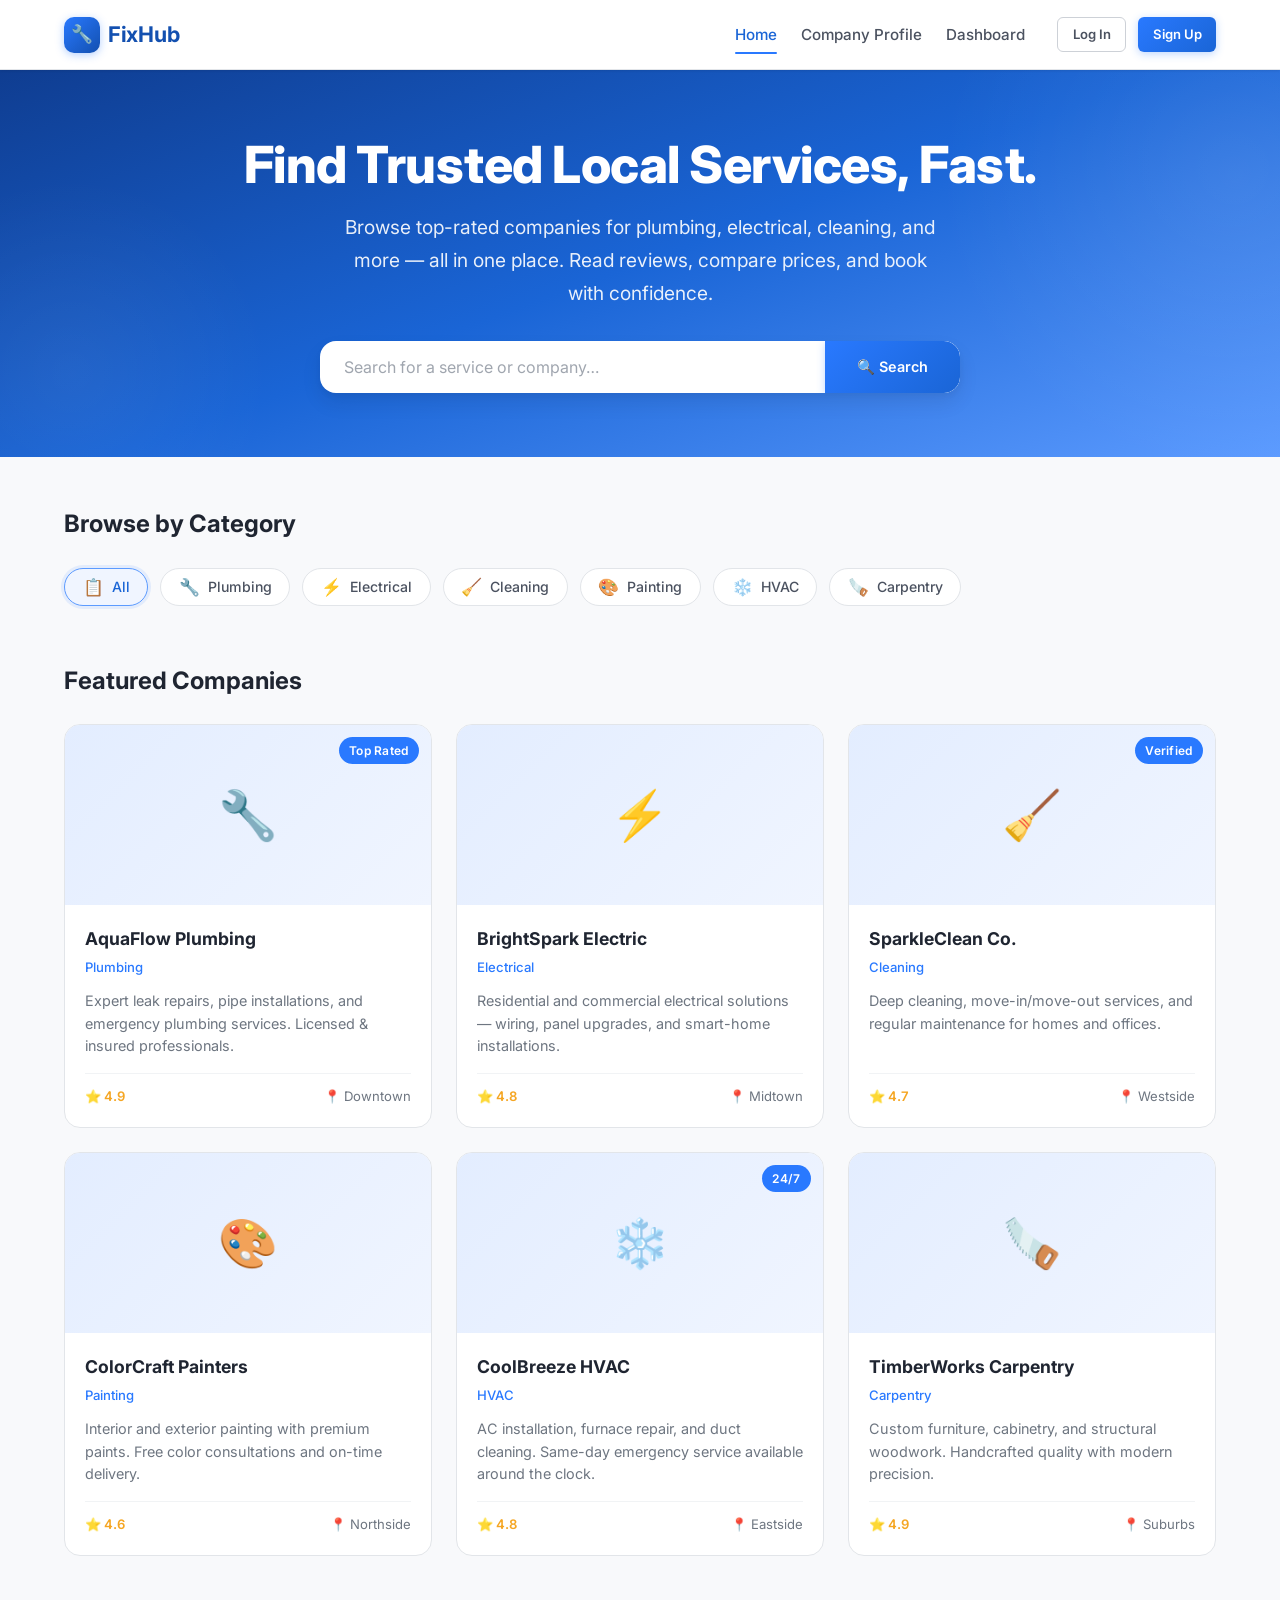
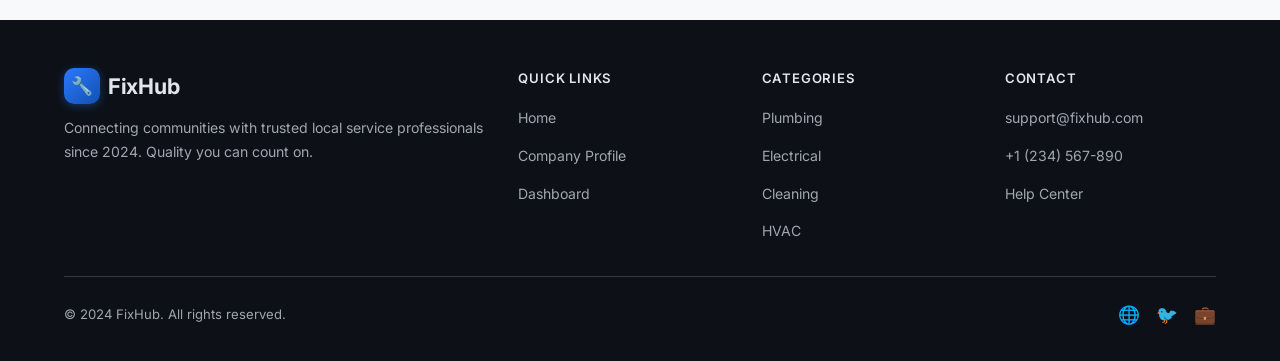
==== index.html @ c1fc063f "Milestone 2: Static website (3 pages) + PostgreSQL schema + ER diagram - Home/Marketplace: hero, sea" ====
<!DOCTYPE html>
<!--
  ============================================================================
  FixHub – Home / Marketplace Page
  ============================================================================
  Purpose : Main landing page for FixHub, a local-services marketplace.
            Features a hero section with search, category filters,
            and a grid of featured service-company cards.
  Author  : Mohammed Dhiaa  |  Milestone 2
  ============================================================================
-->
<html lang="en">
<head>
  <meta charset="UTF-8" />
  <meta name="viewport" content="width=device-width, initial-scale=1.0" />
  <meta name="description"
        content="FixHub – Find trusted local service companies for plumbing, electrical, cleaning and more. Browse, compare, and book top-rated professionals near you." />

  <title>FixHub – Local Services Marketplace</title>

  <!-- Google Fonts – Inter -->
  <link rel="preconnect" href="https://fonts.googleapis.com" />
  <link rel="preconnect" href="https://fonts.gstatic.com" crossorigin />
  <link href="https://fonts.googleapis.com/css2?family=Inter:wght@400;500;600;700;800&display=swap"
        rel="stylesheet" />

  <!-- Stylesheet -->
  <link rel="stylesheet" href="css/style.css" />
</head>

<body>
  <!-- =====================================================================
       HEADER / NAVIGATION
       ===================================================================== -->
  <header class="site-header" id="site-header">
    <div class="container">

      <!-- Logo -->
      <a href="index.html" class="logo" id="logo-link">
        <span class="logo-icon">🔧</span>
        FixHub
      </a>

      <!-- Hamburger toggle (mobile) -->
      <button class="menu-toggle" id="menu-toggle" aria-label="Toggle navigation">
        <span></span><span></span><span></span>
      </button>

      <!-- Main Navigation -->
      <nav class="main-nav" id="main-nav">
        <ul class="nav-links">
          <li><a href="index.html" class="active" id="nav-home">Home</a></li>
          <li><a href="company.html" id="nav-company">Company Profile</a></li>
          <li><a href="dashboard.html" id="nav-dashboard">Dashboard</a></li>
        </ul>
        <div class="nav-auth">
          <a href="#" class="btn btn-outline btn-sm" id="btn-login">Log In</a>
          <a href="#" class="btn btn-primary btn-sm" id="btn-signup">Sign Up</a>
        </div>
      </nav>

    </div>
  </header>

  <!-- =====================================================================
       MAIN CONTENT
       ===================================================================== -->
  <main>

    <!-- ---- Hero Section ---- -->
    <section class="hero" id="hero-section">
      <div class="container">
        <h1>Find Trusted Local Services,&nbsp;Fast.</h1>
        <p>
          Browse top-rated companies for plumbing, electrical, cleaning, and
          more — all in one place. Read reviews, compare prices, and book with
          confidence.
        </p>

        <!-- Search Bar -->
        <form class="search-bar" id="search-form" onsubmit="return false;">
          <label for="search-input" class="sr-only">Search services</label>
          <input
            type="text"
            id="search-input"
            placeholder="Search for a service or company…"
            autocomplete="off"
          />
          <button type="submit" class="btn btn-primary" id="search-btn">
            🔍 Search
          </button>
        </form>
      </div>
    </section>

    <!-- ---- Category Filters ---- -->
    <section class="categories-section" id="categories-section">
      <div class="container">
        <h2>Browse by Category</h2>

        <div class="category-filters" id="category-filters">
          <!-- Each chip toggles a filter; "All" is active by default -->
          <button class="category-chip active" data-category="all" id="chip-all">
            <span class="chip-icon">📋</span> All
          </button>
          <button class="category-chip" data-category="plumbing" id="chip-plumbing">
            <span class="chip-icon">🔧</span> Plumbing
          </button>
          <button class="category-chip" data-category="electrical" id="chip-electrical">
            <span class="chip-icon">⚡</span> Electrical
          </button>
          <button class="category-chip" data-category="cleaning" id="chip-cleaning">
            <span class="chip-icon">🧹</span> Cleaning
          </button>
          <button class="category-chip" data-category="painting" id="chip-painting">
            <span class="chip-icon">🎨</span> Painting
          </button>
          <button class="category-chip" data-category="hvac" id="chip-hvac">
            <span class="chip-icon">❄️</span> HVAC
          </button>
          <button class="category-chip" data-category="carpentry" id="chip-carpentry">
            <span class="chip-icon">🪚</span> Carpentry
          </button>
        </div>
      </div>
    </section>

    <!-- ---- Company Cards Grid ---- -->
    <section class="companies-section" id="companies-section">
      <div class="container">
        <h2>Featured Companies</h2>

        <div class="company-grid" id="company-grid">

          <!-- Company Card 1 -->
          <article class="company-card" data-category="plumbing" id="card-1">
            <div class="card-image">
              🔧
              <span class="card-badge">Top Rated</span>
            </div>
            <div class="card-body">
              <h3>AquaFlow Plumbing</h3>
              <span class="card-category">Plumbing</span>
              <p>
                Expert leak repairs, pipe installations, and emergency
                plumbing services. Licensed &amp; insured professionals.
              </p>
              <div class="card-meta">
                <span class="card-rating">⭐ 4.9</span>
                <span class="card-location">📍 Downtown</span>
              </div>
            </div>
          </article>

          <!-- Company Card 2 -->
          <article class="company-card" data-category="electrical" id="card-2">
            <div class="card-image">
              ⚡
            </div>
            <div class="card-body">
              <h3>BrightSpark Electric</h3>
              <span class="card-category">Electrical</span>
              <p>
                Residential and commercial electrical solutions — wiring,
                panel upgrades, and smart-home installations.
              </p>
              <div class="card-meta">
                <span class="card-rating">⭐ 4.8</span>
                <span class="card-location">📍 Midtown</span>
              </div>
            </div>
          </article>

          <!-- Company Card 3 -->
          <article class="company-card" data-category="cleaning" id="card-3">
            <div class="card-image">
              🧹
              <span class="card-badge">Verified</span>
            </div>
            <div class="card-body">
              <h3>SparkleClean Co.</h3>
              <span class="card-category">Cleaning</span>
              <p>
                Deep cleaning, move-in/move-out services, and regular
                maintenance for homes and offices.
              </p>
              <div class="card-meta">
                <span class="card-rating">⭐ 4.7</span>
                <span class="card-location">📍 Westside</span>
              </div>
            </div>
          </article>

          <!-- Company Card 4 -->
          <article class="company-card" data-category="painting" id="card-4">
            <div class="card-image">
              🎨
            </div>
            <div class="card-body">
              <h3>ColorCraft Painters</h3>
              <span class="card-category">Painting</span>
              <p>
                Interior and exterior painting with premium paints. Free
                color consultations and on-time delivery.
              </p>
              <div class="card-meta">
                <span class="card-rating">⭐ 4.6</span>
                <span class="card-location">📍 Northside</span>
              </div>
            </div>
          </article>

          <!-- Company Card 5 -->
          <article class="company-card" data-category="hvac" id="card-5">
            <div class="card-image">
              ❄️
              <span class="card-badge">24/7</span>
            </div>
            <div class="card-body">
              <h3>CoolBreeze HVAC</h3>
              <span class="card-category">HVAC</span>
              <p>
                AC installation, furnace repair, and duct cleaning. Same-day
                emergency service available around the clock.
              </p>
              <div class="card-meta">
                <span class="card-rating">⭐ 4.8</span>
                <span class="card-location">📍 Eastside</span>
              </div>
            </div>
          </article>

          <!-- Company Card 6 -->
          <article class="company-card" data-category="carpentry" id="card-6">
            <div class="card-image">
              🪚
            </div>
            <div class="card-body">
              <h3>TimberWorks Carpentry</h3>
              <span class="card-category">Carpentry</span>
              <p>
                Custom furniture, cabinetry, and structural woodwork. Handcrafted
                quality with modern precision.
              </p>
              <div class="card-meta">
                <span class="card-rating">⭐ 4.9</span>
                <span class="card-location">📍 Suburbs</span>
              </div>
            </div>
          </article>

        </div><!-- /.company-grid -->
      </div>
    </section>

  </main>

  <!-- =====================================================================
       FOOTER
       ===================================================================== -->
  <footer class="site-footer" id="site-footer">
    <div class="container">
      <div class="footer-grid">

        <!-- Brand Column -->
        <div class="footer-brand">
          <a href="index.html" class="logo" style="color: var(--color-gray-200);">
            <span class="logo-icon">🔧</span> FixHub
          </a>
          <p>
            Connecting communities with trusted local service professionals
            since&nbsp;2024. Quality you can count&nbsp;on.
          </p>
        </div>

        <!-- Quick Links -->
        <div>
          <h4 class="footer-heading">Quick Links</h4>
          <ul class="footer-links">
            <li><a href="index.html">Home</a></li>
            <li><a href="company.html">Company Profile</a></li>
            <li><a href="dashboard.html">Dashboard</a></li>
          </ul>
        </div>

        <!-- Categories -->
        <div>
          <h4 class="footer-heading">Categories</h4>
          <ul class="footer-links">
            <li><a href="#">Plumbing</a></li>
            <li><a href="#">Electrical</a></li>
            <li><a href="#">Cleaning</a></li>
            <li><a href="#">HVAC</a></li>
          </ul>
        </div>

        <!-- Contact -->
        <div>
          <h4 class="footer-heading">Contact</h4>
          <ul class="footer-links">
            <li><a href="mailto:support@fixhub.com">support@fixhub.com</a></li>
            <li><a href="tel:+1234567890">+1 (234) 567-890</a></li>
            <li><a href="#">Help Center</a></li>
          </ul>
        </div>
      </div>

      <!-- Bottom Bar -->
      <div class="footer-bottom">
        <span>&copy; 2024 FixHub. All rights reserved.</span>
        <div class="footer-social">
          <a href="#" aria-label="Facebook">🌐</a>
          <a href="#" aria-label="Twitter">🐦</a>
          <a href="#" aria-label="LinkedIn">💼</a>
        </div>
      </div>
    </div>
  </footer>

  <!-- =====================================================================
       SCRIPTS
       ===================================================================== -->
  <script src="js/app.js"></script>
</body>
</html>
---- css/style.css ----
/* ==========================================================================
   FixHub – Global Stylesheet
   --------------------------------------------------------------------------
   A clean, professional design system for a local-services marketplace.
   Uses CSS custom properties for easy theming and Flexbox / Grid for layout.
   Color palette: shades of blue + neutral whites / grays.
   ========================================================================== */

/* ---------- 1. CSS Custom Properties (Design Tokens) ---------- */
:root {
  /* ---- Primary Blues ---- */
  --color-primary-900: #0c2d6b;   /* Darkest – footer / accents            */
  --color-primary-800: #0f3d91;
  --color-primary-700: #1350b0;
  --color-primary-600: #1a65d6;
  --color-primary-500: #2979ff;   /* Brand blue – buttons, links            */
  --color-primary-400: #5c9bff;
  --color-primary-300: #8db8ff;
  --color-primary-200: #bad2ff;
  --color-primary-100: #e3edff;
  --color-primary-50:  #f0f5ff;   /* Lightest tint – backgrounds            */

  /* ---- Neutrals ---- */
  --color-white:    #ffffff;
  --color-gray-50:  #f8f9fb;
  --color-gray-100: #f1f3f5;
  --color-gray-200: #e2e5e9;
  --color-gray-300: #cdd1d7;
  --color-gray-400: #a0a6af;
  --color-gray-500: #6e7681;
  --color-gray-600: #4b5260;
  --color-gray-700: #343a46;
  --color-gray-800: #1f2531;
  --color-gray-900: #0d1117;

  /* ---- Semantic Colors ---- */
  --color-success: #1db954;
  --color-warning: #f5a623;
  --color-danger:  #e53935;
  --color-info:    #29b6f6;

  /* ---- Typography ---- */
  --font-sans: 'Inter', -apple-system, BlinkMacSystemFont, 'Segoe UI',
               Roboto, Oxygen, Ubuntu, Cantarell, sans-serif;
  --font-mono: 'Fira Code', 'Cascadia Code', 'Consolas', monospace;

  /* ---- Spacing Scale (4-px grid) ---- */
  --space-1:  0.25rem;  /*  4px */
  --space-2:  0.5rem;   /*  8px */
  --space-3:  0.75rem;  /* 12px */
  --space-4:  1rem;     /* 16px */
  --space-5:  1.25rem;  /* 20px */
  --space-6:  1.5rem;   /* 24px */
  --space-8:  2rem;     /* 32px */
  --space-10: 2.5rem;   /* 40px */
  --space-12: 3rem;     /* 48px */
  --space-16: 4rem;     /* 64px */

  /* ---- Radii ---- */
  --radius-sm: 6px;
  --radius-md: 10px;
  --radius-lg: 16px;
  --radius-xl: 24px;
  --radius-full: 9999px;

  /* ---- Shadows ---- */
  --shadow-sm:  0 1px  3px rgba(0,0,0,0.06), 0 1px  2px rgba(0,0,0,0.04);
  --shadow-md:  0 4px  6px rgba(0,0,0,0.07), 0 2px  4px rgba(0,0,0,0.04);
  --shadow-lg:  0 10px 20px rgba(0,0,0,0.08), 0 3px  6px rgba(0,0,0,0.04);
  --shadow-xl:  0 20px 40px rgba(0,0,0,0.10), 0 5px 10px rgba(0,0,0,0.04);

  /* ---- Transitions ---- */
  --ease-out: cubic-bezier(0.22, 1, 0.36, 1);
  --transition-fast: 0.15s var(--ease-out);
  --transition-base: 0.25s var(--ease-out);
  --transition-slow: 0.4s  var(--ease-out);

  /* ---- Layout ---- */
  --max-width: 1200px;
  --header-height: 70px;
}

/* ---------- 2. Reset & Base Styles ---------- */
*,
*::before,
*::after {
  margin: 0;
  padding: 0;
  box-sizing: border-box;
}

html {
  font-size: 16px;
  scroll-behavior: smooth;
  -webkit-font-smoothing: antialiased;
  -moz-osx-font-smoothing: grayscale;
}

body {
  font-family: var(--font-sans);
  color: var(--color-gray-800);
  background-color: var(--color-gray-50);
  line-height: 1.6;
  min-height: 100vh;
  display: flex;
  flex-direction: column;
}

a {
  color: var(--color-primary-500);
  text-decoration: none;
  transition: color var(--transition-fast);
}

a:hover {
  color: var(--color-primary-700);
}

img {
  max-width: 100%;
  display: block;
}

ul, ol {
  list-style: none;
}

button,
input,
select,
textarea {
  font-family: inherit;
  font-size: inherit;
  color: inherit;
  border: none;
  outline: none;
  background: none;
}

/* ---------- 3. Utility Classes ---------- */
.container {
  width: 100%;
  max-width: var(--max-width);
  margin: 0 auto;
  padding: 0 var(--space-6);
}

.sr-only {
  position: absolute;
  width: 1px;
  height: 1px;
  padding: 0;
  margin: -1px;
  overflow: hidden;
  clip: rect(0, 0, 0, 0);
  border: 0;
}

/* ---------- 4. Header / Navigation ---------- */
.site-header {
  position: sticky;
  top: 0;
  z-index: 100;
  height: var(--header-height);
  background: var(--color-white);
  border-bottom: 1px solid var(--color-gray-200);
  box-shadow: var(--shadow-sm);
  display: flex;
  align-items: center;
}

.site-header .container {
  display: flex;
  align-items: center;
  justify-content: space-between;
}

/* ---------- Logo ---------- */
.logo {
  display: flex;
  align-items: center;
  gap: var(--space-2);
  font-size: 1.35rem;
  font-weight: 700;
  color: var(--color-primary-700);
  letter-spacing: -0.3px;
}

.logo .logo-icon {
  width: 36px;
  height: 36px;
  background: linear-gradient(135deg, var(--color-primary-500), var(--color-primary-700));
  border-radius: var(--radius-md);
  display: grid;
  place-items: center;
  color: var(--color-white);
  font-size: 1.1rem;
  box-shadow: 0 2px 8px rgba(41, 121, 255, 0.35);
}

/* ---------- Main Navigation ---------- */
.main-nav {
  display: flex;
  align-items: center;
  gap: var(--space-8);
}

.nav-links {
  display: flex;
  gap: var(--space-6);
}

.nav-links a {
  position: relative;
  color: var(--color-gray-600);
  font-weight: 500;
  font-size: 0.95rem;
  padding: var(--space-2) 0;
  transition: color var(--transition-fast);
}

.nav-links a::after {
  content: '';
  position: absolute;
  bottom: -2px;
  left: 0;
  width: 0;
  height: 2px;
  background: var(--color-primary-500);
  border-radius: var(--radius-full);
  transition: width var(--transition-base);
}

.nav-links a:hover,
.nav-links a.active {
  color: var(--color-primary-600);
}

.nav-links a:hover::after,
.nav-links a.active::after {
  width: 100%;
}

/* ---------- Auth Buttons in Nav ---------- */
.nav-auth {
  display: flex;
  gap: var(--space-3);
}

/* ---------- Mobile Menu Toggle ---------- */
.menu-toggle {
  display: none;
  flex-direction: column;
  gap: 5px;
  cursor: pointer;
  padding: var(--space-2);
}

.menu-toggle span {
  width: 24px;
  height: 2px;
  background: var(--color-gray-700);
  border-radius: var(--radius-full);
  transition: var(--transition-base);
}

/* ---------- 5. Buttons ---------- */
.btn {
  display: inline-flex;
  align-items: center;
  justify-content: center;
  gap: var(--space-2);
  padding: 0.6rem 1.4rem;
  font-weight: 600;
  font-size: 0.9rem;
  border-radius: var(--radius-md);
  cursor: pointer;
  transition: all var(--transition-fast);
  white-space: nowrap;
}

.btn-primary {
  background: linear-gradient(135deg, var(--color-primary-500), var(--color-primary-600));
  color: var(--color-white);
  box-shadow: 0 2px 8px rgba(41, 121, 255, 0.30);
}

.btn-primary:hover {
  background: linear-gradient(135deg, var(--color-primary-600), var(--color-primary-700));
  transform: translateY(-1px);
  box-shadow: 0 4px 14px rgba(41, 121, 255, 0.40);
  color: var(--color-white);
}

.btn-secondary {
  background: var(--color-white);
  color: var(--color-primary-600);
  border: 1.5px solid var(--color-primary-200);
}

.btn-secondary:hover {
  background: var(--color-primary-50);
  border-color: var(--color-primary-400);
  color: var(--color-primary-700);
}

.btn-outline {
  background: transparent;
  color: var(--color-gray-600);
  border: 1.5px solid var(--color-gray-300);
}

.btn-outline:hover {
  border-color: var(--color-primary-400);
  color: var(--color-primary-600);
  background: var(--color-primary-50);
}

.btn-danger {
  background: var(--color-danger);
  color: var(--color-white);
}

.btn-danger:hover {
  background: #c62828;
  transform: translateY(-1px);
}

.btn-success {
  background: var(--color-success);
  color: var(--color-white);
}

.btn-success:hover {
  background: #17a348;
  transform: translateY(-1px);
}

.btn-sm {
  padding: 0.4rem 0.9rem;
  font-size: 0.82rem;
  border-radius: var(--radius-sm);
}

.btn-lg {
  padding: 0.85rem 2rem;
  font-size: 1rem;
  border-radius: var(--radius-md);
}

.btn-icon {
  width: 36px;
  height: 36px;
  padding: 0;
  border-radius: var(--radius-sm);
  display: grid;
  place-items: center;
  font-size: 1rem;
}

/* ---------- 6. Hero Section ---------- */
.hero {
  background: linear-gradient(160deg, var(--color-primary-800) 0%, var(--color-primary-600) 50%, var(--color-primary-400) 100%);
  color: var(--color-white);
  padding: var(--space-16) 0;
  text-align: center;
  position: relative;
  overflow: hidden;
}

/* Decorative background pattern */
.hero::before {
  content: '';
  position: absolute;
  top: -50%;
  right: -20%;
  width: 600px;
  height: 600px;
  background: radial-gradient(circle, rgba(255,255,255,0.08) 0%, transparent 70%);
  border-radius: 50%;
}

.hero::after {
  content: '';
  position: absolute;
  bottom: -30%;
  left: -10%;
  width: 400px;
  height: 400px;
  background: radial-gradient(circle, rgba(255,255,255,0.05) 0%, transparent 70%);
  border-radius: 50%;
}

.hero .container {
  position: relative;
  z-index: 1;
}

.hero h1 {
  font-size: clamp(2rem, 5vw, 3.2rem);
  font-weight: 800;
  line-height: 1.2;
  margin-bottom: var(--space-4);
  letter-spacing: -0.5px;
}

.hero p {
  font-size: clamp(1rem, 2.5vw, 1.2rem);
  max-width: 600px;
  margin: 0 auto var(--space-8);
  opacity: 0.9;
  line-height: 1.7;
}

/* ---------- 7. Search Bar ---------- */
.search-bar {
  display: flex;
  max-width: 640px;
  margin: 0 auto;
  background: var(--color-white);
  border-radius: var(--radius-lg);
  box-shadow: var(--shadow-lg);
  overflow: hidden;
}

.search-bar input {
  flex: 1;
  padding: var(--space-4) var(--space-6);
  font-size: 1rem;
  color: var(--color-gray-800);
}

.search-bar input::placeholder {
  color: var(--color-gray-400);
}

.search-bar .btn {
  border-radius: 0 var(--radius-lg) var(--radius-lg) 0;
  padding-left: var(--space-8);
  padding-right: var(--space-8);
}

/* ---------- 8. Category Filters ---------- */
.categories-section {
  padding: var(--space-12) 0 var(--space-6);
}

.categories-section h2 {
  font-size: 1.5rem;
  font-weight: 700;
  color: var(--color-gray-800);
  margin-bottom: var(--space-6);
}

.category-filters {
  display: flex;
  flex-wrap: wrap;
  gap: var(--space-3);
  margin-bottom: var(--space-8);
}

.category-chip {
  display: inline-flex;
  align-items: center;
  gap: var(--space-2);
  padding: 0.5rem 1.1rem;
  background: var(--color-white);
  border: 1.5px solid var(--color-gray-200);
  border-radius: var(--radius-full);
  font-size: 0.88rem;
  font-weight: 500;
  color: var(--color-gray-600);
  cursor: pointer;
  transition: all var(--transition-fast);
}

.category-chip:hover,
.category-chip.active {
  background: var(--color-primary-50);
  border-color: var(--color-primary-400);
  color: var(--color-primary-600);
  box-shadow: 0 0 0 3px rgba(41, 121, 255, 0.10);
}

.category-chip .chip-icon {
  font-size: 1.05rem;
}

/* ---------- 9. Company Cards Grid ---------- */
.companies-section {
  padding: 0 0 var(--space-16);
}

.companies-section h2 {
  font-size: 1.5rem;
  font-weight: 700;
  color: var(--color-gray-800);
  margin-bottom: var(--space-6);
}

.company-grid {
  display: grid;
  grid-template-columns: repeat(auto-fill, minmax(300px, 1fr));
  gap: var(--space-6);
}

/* ---------- Individual Company Card ---------- */
.company-card {
  background: var(--color-white);
  border-radius: var(--radius-lg);
  border: 1px solid var(--color-gray-200);
  overflow: hidden;
  transition: all var(--transition-base);
  display: flex;
  flex-direction: column;
}

.company-card:hover {
  transform: translateY(-4px);
  box-shadow: var(--shadow-lg);
  border-color: var(--color-primary-200);
}

.card-image {
  height: 180px;
  background: linear-gradient(135deg, var(--color-primary-100), var(--color-primary-50));
  display: grid;
  place-items: center;
  font-size: 3rem;
  color: var(--color-primary-400);
  position: relative;
  overflow: hidden;
}

.card-image img {
  width: 100%;
  height: 100%;
  object-fit: cover;
}

.card-badge {
  position: absolute;
  top: var(--space-3);
  right: var(--space-3);
  background: var(--color-primary-500);
  color: var(--color-white);
  font-size: 0.75rem;
  font-weight: 600;
  padding: 0.25rem 0.65rem;
  border-radius: var(--radius-full);
  letter-spacing: 0.3px;
}

.card-body {
  padding: var(--space-5);
  flex: 1;
  display: flex;
  flex-direction: column;
}

.card-body h3 {
  font-size: 1.1rem;
  font-weight: 700;
  color: var(--color-gray-800);
  margin-bottom: var(--space-1);
}

.card-category {
  font-size: 0.82rem;
  color: var(--color-primary-500);
  font-weight: 500;
  margin-bottom: var(--space-3);
}

.card-body p {
  font-size: 0.9rem;
  color: var(--color-gray-500);
  line-height: 1.55;
  margin-bottom: var(--space-4);
  flex: 1;
}

/* Card meta (rating, location) */
.card-meta {
  display: flex;
  align-items: center;
  justify-content: space-between;
  padding-top: var(--space-3);
  border-top: 1px solid var(--color-gray-100);
  font-size: 0.82rem;
  color: var(--color-gray-500);
}

.card-rating {
  display: flex;
  align-items: center;
  gap: var(--space-1);
  font-weight: 600;
  color: var(--color-warning);
}

.card-location {
  display: flex;
  align-items: center;
  gap: var(--space-1);
}

/* ---------- 10. Company Profile Page ---------- */
.profile-hero {
  background: linear-gradient(160deg, var(--color-primary-800), var(--color-primary-500));
  color: var(--color-white);
  padding: var(--space-12) 0 var(--space-16);
  position: relative;
}

.profile-hero-content {
  display: flex;
  align-items: center;
  gap: var(--space-8);
}

.profile-avatar {
  width: 110px;
  height: 110px;
  border-radius: var(--radius-xl);
  background: rgba(255,255,255,0.15);
  border: 3px solid rgba(255,255,255,0.3);
  display: grid;
  place-items: center;
  font-size: 2.8rem;
  flex-shrink: 0;
}

.profile-info h1 {
  font-size: 2rem;
  font-weight: 800;
  margin-bottom: var(--space-2);
}

.profile-info .profile-tagline {
  font-size: 1.05rem;
  opacity: 0.85;
  margin-bottom: var(--space-3);
}

.profile-stats {
  display: flex;
  gap: var(--space-6);
}

.profile-stat {
  display: flex;
  align-items: center;
  gap: var(--space-2);
  font-size: 0.9rem;
  opacity: 0.9;
}

.profile-stat strong {
  font-weight: 700;
}

/* Profile body */
.profile-body {
  padding: var(--space-10) 0 var(--space-16);
  display: grid;
  grid-template-columns: 2fr 1fr;
  gap: var(--space-8);
}

/* About card */
.profile-card {
  background: var(--color-white);
  border-radius: var(--radius-lg);
  border: 1px solid var(--color-gray-200);
  padding: var(--space-6);
}

.profile-card h2 {
  font-size: 1.25rem;
  font-weight: 700;
  color: var(--color-gray-800);
  margin-bottom: var(--space-4);
  display: flex;
  align-items: center;
  gap: var(--space-2);
}

.profile-card p {
  color: var(--color-gray-600);
  line-height: 1.7;
}

/* Workers list on profile */
.workers-list {
  display: flex;
  flex-direction: column;
  gap: var(--space-4);
  margin-top: var(--space-4);
}

.worker-card {
  display: flex;
  align-items: center;
  gap: var(--space-4);
  padding: var(--space-4);
  border-radius: var(--radius-md);
  background: var(--color-gray-50);
  border: 1px solid var(--color-gray-100);
  transition: all var(--transition-fast);
}

.worker-card:hover {
  border-color: var(--color-primary-200);
  background: var(--color-primary-50);
}

.worker-avatar {
  width: 48px;
  height: 48px;
  border-radius: var(--radius-full);
  background: linear-gradient(135deg, var(--color-primary-300), var(--color-primary-500));
  display: grid;
  place-items: center;
  color: var(--color-white);
  font-weight: 700;
  font-size: 1rem;
  flex-shrink: 0;
}

.worker-info h4 {
  font-size: 0.95rem;
  font-weight: 600;
  color: var(--color-gray-800);
}

.worker-info span {
  font-size: 0.82rem;
  color: var(--color-gray-500);
}

/* Sidebar info */
.sidebar-info {
  display: flex;
  flex-direction: column;
  gap: var(--space-3);
  margin-top: var(--space-4);
}

.sidebar-info-item {
  display: flex;
  align-items: center;
  gap: var(--space-3);
  font-size: 0.9rem;
  color: var(--color-gray-600);
}

.sidebar-info-item .info-icon {
  width: 34px;
  height: 34px;
  border-radius: var(--radius-sm);
  background: var(--color-primary-50);
  display: grid;
  place-items: center;
  color: var(--color-primary-500);
  flex-shrink: 0;
}

/* ---------- 11. Dashboard ---------- */
.dashboard-layout {
  display: flex;
  min-height: calc(100vh - var(--header-height));
}

/* Sidebar */
.dashboard-sidebar {
  width: 260px;
  background: var(--color-white);
  border-right: 1px solid var(--color-gray-200);
  padding: var(--space-6) var(--space-4);
  flex-shrink: 0;
  display: flex;
  flex-direction: column;
}

.sidebar-title {
  font-size: 0.75rem;
  font-weight: 600;
  text-transform: uppercase;
  letter-spacing: 0.8px;
  color: var(--color-gray-400);
  margin-bottom: var(--space-4);
  padding: 0 var(--space-3);
}

.sidebar-nav {
  display: flex;
  flex-direction: column;
  gap: var(--space-1);
}

.sidebar-link {
  display: flex;
  align-items: center;
  gap: var(--space-3);
  padding: var(--space-3) var(--space-3);
  border-radius: var(--radius-md);
  font-size: 0.9rem;
  font-weight: 500;
  color: var(--color-gray-600);
  transition: all var(--transition-fast);
}

.sidebar-link:hover {
  background: var(--color-gray-100);
  color: var(--color-gray-800);
}

.sidebar-link.active {
  background: var(--color-primary-50);
  color: var(--color-primary-600);
  font-weight: 600;
}

.sidebar-link .link-icon {
  font-size: 1.1rem;
  width: 22px;
  text-align: center;
}

/* Main dashboard content */
.dashboard-main {
  flex: 1;
  padding: var(--space-8);
  background: var(--color-gray-50);
  overflow-y: auto;
}

.dashboard-header {
  display: flex;
  align-items: center;
  justify-content: space-between;
  margin-bottom: var(--space-8);
}

.dashboard-header h1 {
  font-size: 1.6rem;
  font-weight: 700;
  color: var(--color-gray-800);
}

/* Stats cards row */
.stats-row {
  display: grid;
  grid-template-columns: repeat(auto-fit, minmax(200px, 1fr));
  gap: var(--space-6);
  margin-bottom: var(--space-8);
}

.stat-card {
  background: var(--color-white);
  border-radius: var(--radius-lg);
  padding: var(--space-5);
  border: 1px solid var(--color-gray-200);
  display: flex;
  align-items: center;
  gap: var(--space-4);
  transition: all var(--transition-fast);
}

.stat-card:hover {
  box-shadow: var(--shadow-md);
}

.stat-icon {
  width: 48px;
  height: 48px;
  border-radius: var(--radius-md);
  display: grid;
  place-items: center;
  font-size: 1.3rem;
}

.stat-icon.blue {
  background: var(--color-primary-100);
  color: var(--color-primary-600);
}

.stat-icon.green {
  background: #e8f5e9;
  color: var(--color-success);
}

.stat-icon.orange {
  background: #fff3e0;
  color: var(--color-warning);
}

.stat-info h3 {
  font-size: 1.5rem;
  font-weight: 700;
  color: var(--color-gray-800);
}

.stat-info p {
  font-size: 0.82rem;
  color: var(--color-gray-500);
}

/* Workers table card */
.table-card {
  background: var(--color-white);
  border-radius: var(--radius-lg);
  border: 1px solid var(--color-gray-200);
  overflow: hidden;
}

.table-card-header {
  display: flex;
  align-items: center;
  justify-content: space-between;
  padding: var(--space-5) var(--space-6);
  border-bottom: 1px solid var(--color-gray-100);
}

.table-card-header h2 {
  font-size: 1.1rem;
  font-weight: 700;
  color: var(--color-gray-800);
}

/* Table */
.data-table {
  width: 100%;
  border-collapse: collapse;
}

.data-table th {
  text-align: left;
  padding: var(--space-3) var(--space-6);
  font-size: 0.78rem;
  font-weight: 600;
  text-transform: uppercase;
  letter-spacing: 0.5px;
  color: var(--color-gray-500);
  background: var(--color-gray-50);
  border-bottom: 1px solid var(--color-gray-200);
}

.data-table td {
  padding: var(--space-4) var(--space-6);
  font-size: 0.9rem;
  border-bottom: 1px solid var(--color-gray-100);
  vertical-align: middle;
}

.data-table tbody tr {
  transition: background var(--transition-fast);
}

.data-table tbody tr:hover {
  background: var(--color-gray-50);
}

.data-table tbody tr:last-child td {
  border-bottom: none;
}

/* Table worker info cell */
.table-worker {
  display: flex;
  align-items: center;
  gap: var(--space-3);
}

.table-worker-avatar {
  width: 36px;
  height: 36px;
  border-radius: var(--radius-full);
  background: linear-gradient(135deg, var(--color-primary-300), var(--color-primary-500));
  display: grid;
  place-items: center;
  color: var(--color-white);
  font-weight: 700;
  font-size: 0.8rem;
  flex-shrink: 0;
}

.table-worker-name {
  font-weight: 600;
  color: var(--color-gray-800);
}

.table-worker-email {
  font-size: 0.8rem;
  color: var(--color-gray-400);
}

/* Status badges */
.badge {
  display: inline-flex;
  align-items: center;
  padding: 0.2rem 0.65rem;
  border-radius: var(--radius-full);
  font-size: 0.78rem;
  font-weight: 600;
  letter-spacing: 0.2px;
}

.badge-active {
  background: #e8f5e9;
  color: #2e7d32;
}

.badge-on-leave {
  background: #fff3e0;
  color: #e65100;
}

/* Table actions */
.table-actions {
  display: flex;
  gap: var(--space-2);
}

/* ---------- 12. Modal (Add/Edit Worker) ---------- */
.modal-overlay {
  position: fixed;
  inset: 0;
  background: rgba(13, 17, 23, 0.5);
  backdrop-filter: blur(4px);
  display: flex;
  align-items: center;
  justify-content: center;
  z-index: 200;
  opacity: 0;
  visibility: hidden;
  transition: all var(--transition-base);
}

.modal-overlay.active {
  opacity: 1;
  visibility: visible;
}

.modal {
  background: var(--color-white);
  border-radius: var(--radius-xl);
  width: 90%;
  max-width: 520px;
  box-shadow: var(--shadow-xl);
  transform: translateY(20px) scale(0.97);
  transition: transform var(--transition-base);
}

.modal-overlay.active .modal {
  transform: translateY(0) scale(1);
}

.modal-header {
  display: flex;
  align-items: center;
  justify-content: space-between;
  padding: var(--space-6);
  border-bottom: 1px solid var(--color-gray-100);
}

.modal-header h2 {
  font-size: 1.15rem;
  font-weight: 700;
  color: var(--color-gray-800);
}

.modal-close {
  width: 32px;
  height: 32px;
  border-radius: var(--radius-sm);
  display: grid;
  place-items: center;
  cursor: pointer;
  color: var(--color-gray-400);
  transition: all var(--transition-fast);
}

.modal-close:hover {
  background: var(--color-gray-100);
  color: var(--color-gray-700);
}

.modal-body {
  padding: var(--space-6);
}

.modal-footer {
  display: flex;
  justify-content: flex-end;
  gap: var(--space-3);
  padding: var(--space-4) var(--space-6);
  border-top: 1px solid var(--color-gray-100);
}

/* ---------- 13. Form Styles ---------- */
.form-group {
  margin-bottom: var(--space-5);
}

.form-group label {
  display: block;
  font-size: 0.88rem;
  font-weight: 600;
  color: var(--color-gray-700);
  margin-bottom: var(--space-2);
}

.form-control {
  width: 100%;
  padding: 0.65rem var(--space-4);
  border: 1.5px solid var(--color-gray-200);
  border-radius: var(--radius-md);
  font-size: 0.92rem;
  transition: all var(--transition-fast);
  background: var(--color-white);
}

.form-control:focus {
  border-color: var(--color-primary-400);
  box-shadow: 0 0 0 3px rgba(41, 121, 255, 0.12);
}

.form-control::placeholder {
  color: var(--color-gray-400);
}

select.form-control {
  appearance: none;
  background-image: url("data:image/svg+xml,%3Csvg xmlns='http://www.w3.org/2000/svg' width='12' height='12' fill='%236e7681' viewBox='0 0 16 16'%3E%3Cpath d='M8 11L3 6h10z'/%3E%3C/svg%3E");
  background-repeat: no-repeat;
  background-position: right 12px center;
  padding-right: 2.2rem;
  cursor: pointer;
}

/* ---------- 14. Footer ---------- */
.site-footer {
  background: var(--color-gray-900);
  color: var(--color-gray-400);
  padding: var(--space-12) 0 var(--space-8);
  margin-top: auto;
}

.footer-grid {
  display: grid;
  grid-template-columns: 2fr 1fr 1fr 1fr;
  gap: var(--space-8);
  margin-bottom: var(--space-8);
}

.footer-brand p {
  font-size: 0.88rem;
  line-height: 1.7;
  margin-top: var(--space-3);
}

.footer-heading {
  font-size: 0.82rem;
  font-weight: 600;
  text-transform: uppercase;
  letter-spacing: 0.8px;
  color: var(--color-gray-200);
  margin-bottom: var(--space-4);
}

.footer-links {
  display: flex;
  flex-direction: column;
  gap: var(--space-3);
}

.footer-links a {
  font-size: 0.88rem;
  color: var(--color-gray-400);
  transition: color var(--transition-fast);
}

.footer-links a:hover {
  color: var(--color-primary-300);
}

.footer-bottom {
  border-top: 1px solid var(--color-gray-700);
  padding-top: var(--space-6);
  display: flex;
  align-items: center;
  justify-content: space-between;
  font-size: 0.82rem;
}

.footer-social {
  display: flex;
  gap: var(--space-4);
}

.footer-social a {
  color: var(--color-gray-500);
  font-size: 1.1rem;
  transition: color var(--transition-fast);
}

.footer-social a:hover {
  color: var(--color-primary-400);
}

/* ---------- 15. Responsive Breakpoints ---------- */

/* Tablet (≤ 992px) */
@media (max-width: 992px) {
  .footer-grid {
    grid-template-columns: 1fr 1fr;
    gap: var(--space-6);
  }

  .profile-body {
    grid-template-columns: 1fr;
  }

  /* Dashboard sidebar collapses */
  .dashboard-sidebar {
    width: 72px;
    padding: var(--space-6) var(--space-2);
  }

  .sidebar-title,
  .sidebar-link span {
    display: none;
  }

  .sidebar-link {
    justify-content: center;
    padding: var(--space-3);
  }
}

/* Mobile (≤ 768px) */
@media (max-width: 768px) {
  :root {
    --header-height: 60px;
  }

  /* Show hamburger */
  .menu-toggle {
    display: flex;
  }

  .main-nav {
    position: fixed;
    top: var(--header-height);
    left: 0;
    right: 0;
    bottom: 0;
    background: var(--color-white);
    flex-direction: column;
    align-items: stretch;
    padding: var(--space-6);
    transform: translateX(100%);
    transition: transform var(--transition-base);
    z-index: 99;
    gap: var(--space-6);
  }

  .main-nav.open {
    transform: translateX(0);
  }

  .nav-links {
    flex-direction: column;
    gap: var(--space-4);
  }

  .nav-links a {
    font-size: 1.1rem;
    padding: var(--space-3) 0;
  }

  .nav-auth {
    flex-direction: column;
  }

  /* Hero */
  .hero {
    padding: var(--space-10) 0;
  }

  .search-bar {
    flex-direction: column;
    border-radius: var(--radius-md);
  }

  .search-bar .btn {
    border-radius: 0 0 var(--radius-md) var(--radius-md);
  }

  /* Company grid */
  .company-grid {
    grid-template-columns: 1fr;
  }

  /* Profile hero */
  .profile-hero-content {
    flex-direction: column;
    text-align: center;
  }

  .profile-stats {
    justify-content: center;
    flex-wrap: wrap;
  }

  /* Dashboard */
  .dashboard-layout {
    flex-direction: column;
  }

  .dashboard-sidebar {
    width: 100%;
    flex-direction: row;
    padding: var(--space-3) var(--space-4);
    overflow-x: auto;
    border-right: none;
    border-bottom: 1px solid var(--color-gray-200);
  }

  .sidebar-title {
    display: none;
  }

  .sidebar-nav {
    flex-direction: row;
    gap: var(--space-2);
  }

  .sidebar-link {
    white-space: nowrap;
    padding: var(--space-2) var(--space-3);
    font-size: 0.82rem;
  }

  .dashboard-main {
    padding: var(--space-5) var(--space-4);
  }

  .dashboard-header {
    flex-direction: column;
    align-items: flex-start;
    gap: var(--space-4);
  }

  .stats-row {
    grid-template-columns: 1fr;
  }

  /* Table horizontal scroll */
  .table-card {
    overflow-x: auto;
  }

  .data-table {
    min-width: 600px;
  }

  /* Footer */
  .footer-grid {
    grid-template-columns: 1fr;
  }

  .footer-bottom {
    flex-direction: column;
    gap: var(--space-4);
    text-align: center;
  }
}

/* Small mobile (≤ 480px) */
@media (max-width: 480px) {
  .container {
    padding: 0 var(--space-4);
  }

  .hero h1 {
    font-size: 1.7rem;
  }

  .category-filters {
    gap: var(--space-2);
  }

  .category-chip {
    font-size: 0.82rem;
    padding: 0.4rem 0.85rem;
  }

  .modal {
    width: 95%;
  }
}
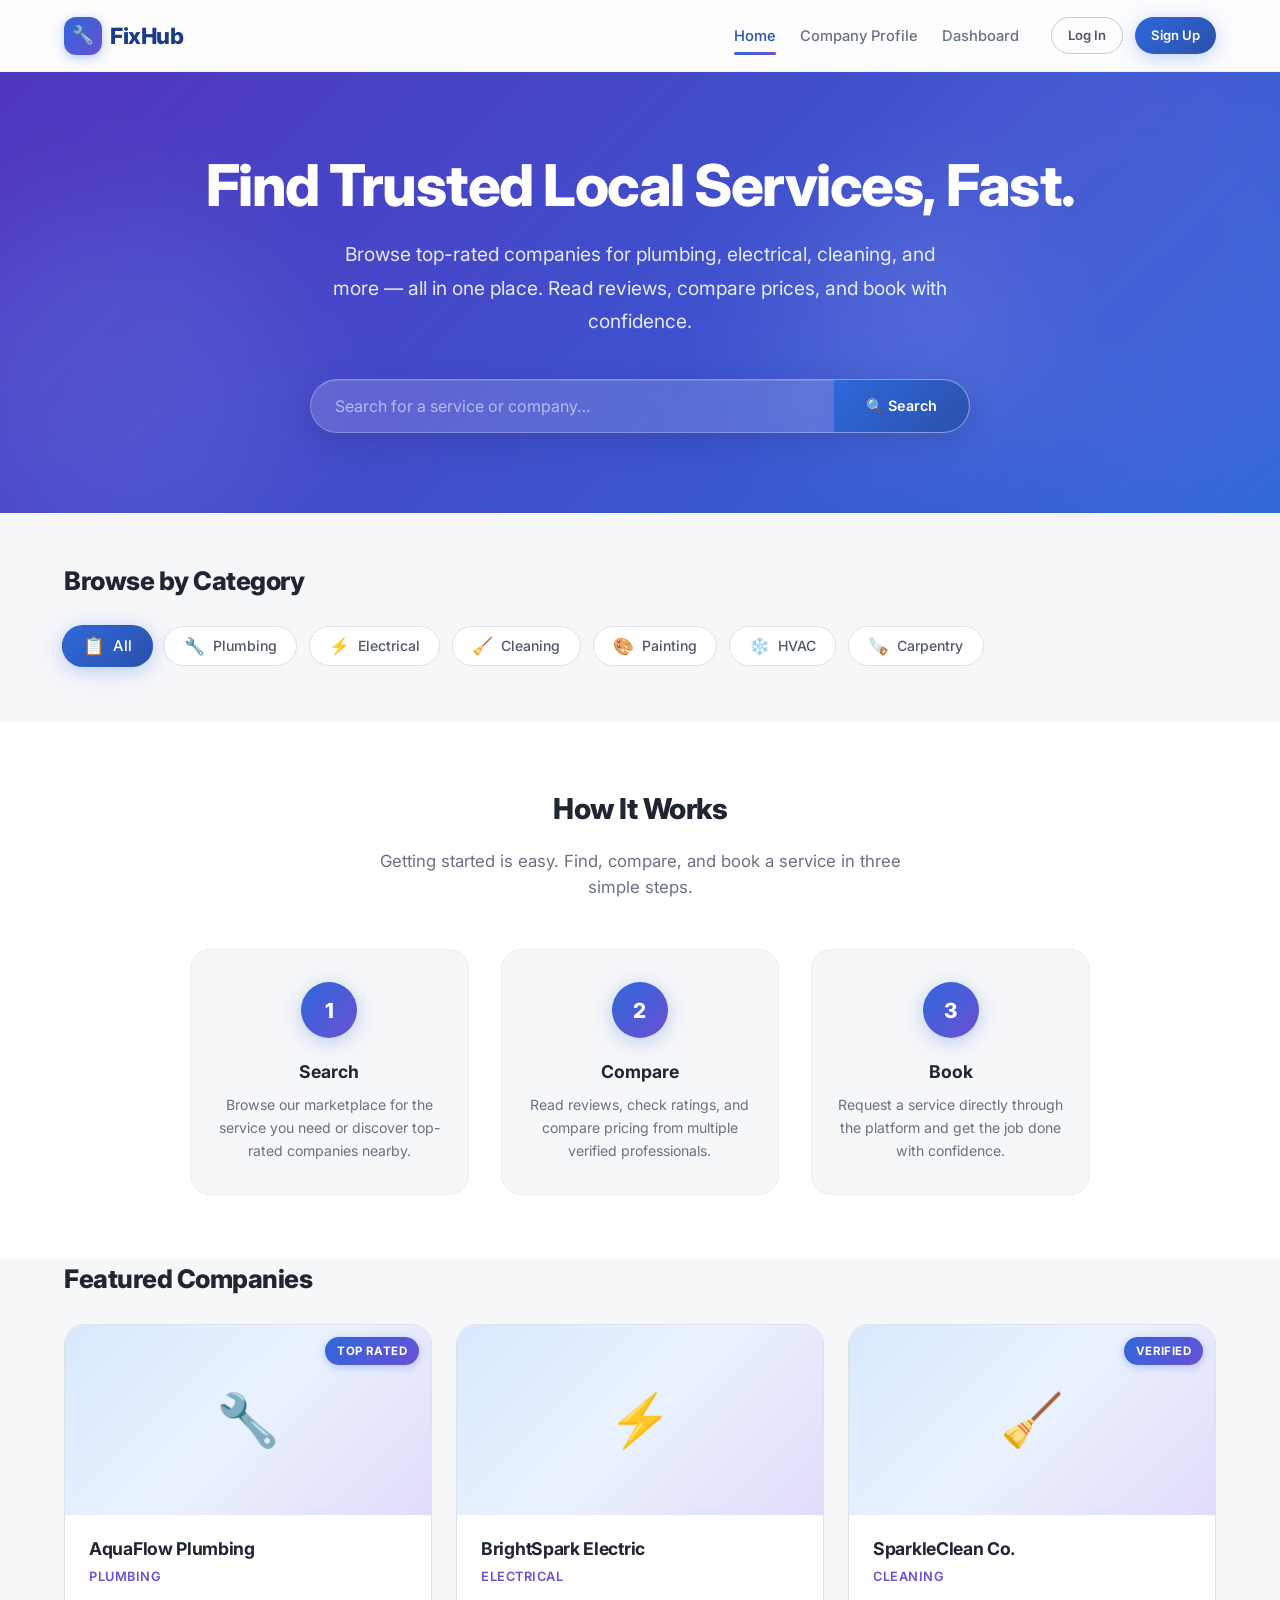
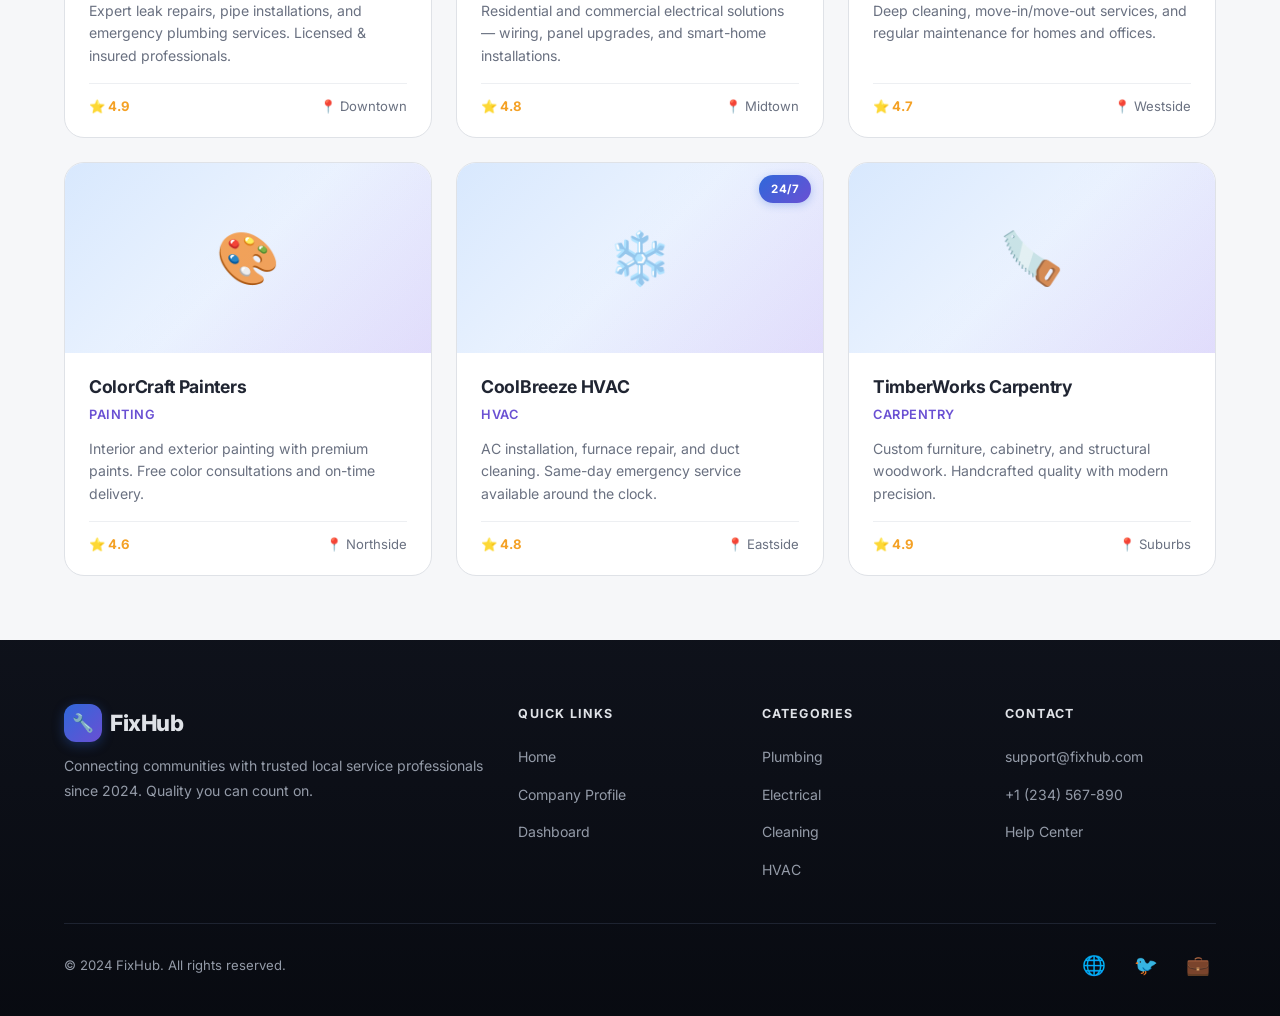
==== commit 2d4e1845: "✨ Modern design refresh: glassmorphism, animated gradients, micro-interactions - CSS: Overhauled des" ====
--- a/index.html
+++ b/index.html
@@ -69,6 +69,11 @@
 
     <!-- ---- Hero Section ---- -->
     <section class="hero" id="hero-section">
+      <!-- Floating decorative blobs -->
+      <div class="blob blob-1"></div>
+      <div class="blob blob-2"></div>
+      <div class="blob blob-3"></div>
+
       <div class="container">
         <h1>Find Trusted Local Services,&nbsp;Fast.</h1>
         <p>
@@ -77,7 +82,7 @@
           confidence.
         </p>
 
-        <!-- Search Bar -->
+        <!-- Search Bar (Frosted Glass) -->
         <form class="search-bar" id="search-form" onsubmit="return false;">
           <label for="search-input" class="sr-only">Search services</label>
           <input
@@ -125,6 +130,34 @@
       </div>
     </section>
 
+    <!-- ---- How It Works ---- -->
+    <section class="how-it-works" id="how-it-works">
+      <div class="container">
+        <h2>How It Works</h2>
+        <p class="section-subtitle">
+          Getting started is easy. Find, compare, and book a service in three simple steps.
+        </p>
+
+        <div class="steps-grid">
+          <div class="step-card reveal">
+            <div class="step-number">1</div>
+            <h3>Search</h3>
+            <p>Browse our marketplace for the service you need or discover top-rated companies nearby.</p>
+          </div>
+          <div class="step-card reveal reveal-delay-1">
+            <div class="step-number">2</div>
+            <h3>Compare</h3>
+            <p>Read reviews, check ratings, and compare pricing from multiple verified professionals.</p>
+          </div>
+          <div class="step-card reveal reveal-delay-2">
+            <div class="step-number">3</div>
+            <h3>Book</h3>
+            <p>Request a service directly through the platform and get the job done with confidence.</p>
+          </div>
+        </div>
+      </div>
+    </section>
+
     <!-- ---- Company Cards Grid ---- -->
     <section class="companies-section" id="companies-section">
       <div class="container">
@@ -133,7 +166,7 @@
         <div class="company-grid" id="company-grid">
 
           <!-- Company Card 1 -->
-          <article class="company-card" data-category="plumbing" id="card-1">
+          <article class="company-card reveal" data-category="plumbing" id="card-1">
             <div class="card-image">
               🔧
               <span class="card-badge">Top Rated</span>
@@ -153,7 +186,7 @@
           </article>
 
           <!-- Company Card 2 -->
-          <article class="company-card" data-category="electrical" id="card-2">
+          <article class="company-card reveal reveal-delay-1" data-category="electrical" id="card-2">
             <div class="card-image">
               ⚡
             </div>
@@ -172,7 +205,7 @@
           </article>
 
           <!-- Company Card 3 -->
-          <article class="company-card" data-category="cleaning" id="card-3">
+          <article class="company-card reveal reveal-delay-2" data-category="cleaning" id="card-3">
             <div class="card-image">
               🧹
               <span class="card-badge">Verified</span>
@@ -192,7 +225,7 @@
           </article>
 
           <!-- Company Card 4 -->
-          <article class="company-card" data-category="painting" id="card-4">
+          <article class="company-card reveal reveal-delay-3" data-category="painting" id="card-4">
             <div class="card-image">
               🎨
             </div>
@@ -211,7 +244,7 @@
           </article>
 
           <!-- Company Card 5 -->
-          <article class="company-card" data-category="hvac" id="card-5">
+          <article class="company-card reveal reveal-delay-4" data-category="hvac" id="card-5">
             <div class="card-image">
               ❄️
               <span class="card-badge">24/7</span>
@@ -231,7 +264,7 @@
           </article>
 
           <!-- Company Card 6 -->
-          <article class="company-card" data-category="carpentry" id="card-6">
+          <article class="company-card reveal reveal-delay-5" data-category="carpentry" id="card-6">
             <div class="card-image">
               🪚
             </div>
--- a/css/style.css
+++ b/css/style.css
@@ -1,43 +1,50 @@
 /* ==========================================================================
-   FixHub – Global Stylesheet
+   FixHub – Global Stylesheet  (Modern Refresh)
    --------------------------------------------------------------------------
-   A clean, professional design system for a local-services marketplace.
-   Uses CSS custom properties for easy theming and Flexbox / Grid for layout.
-   Color palette: shades of blue + neutral whites / grays.
+   A premium, modern design system for a local-services marketplace.
+   Features glassmorphism, animated gradients, scroll-reveal animations,
+   and micro-interactions for a state-of-the-art user experience.
+   Color palette: curated HSL blues + indigo accent + cool neutrals.
    ========================================================================== */
 
 /* ---------- 1. CSS Custom Properties (Design Tokens) ---------- */
 :root {
-  /* ---- Primary Blues ---- */
-  --color-primary-900: #0c2d6b;   /* Darkest – footer / accents            */
-  --color-primary-800: #0f3d91;
-  --color-primary-700: #1350b0;
-  --color-primary-600: #1a65d6;
-  --color-primary-500: #2979ff;   /* Brand blue – buttons, links            */
-  --color-primary-400: #5c9bff;
-  --color-primary-300: #8db8ff;
-  --color-primary-200: #bad2ff;
-  --color-primary-100: #e3edff;
-  --color-primary-50:  #f0f5ff;   /* Lightest tint – backgrounds            */
-
-  /* ---- Neutrals ---- */
+  /* ---- Primary Blues (HSL-tuned) ---- */
+  --color-primary-900: hsl(222, 80%, 18%);
+  --color-primary-800: hsl(222, 72%, 24%);
+  --color-primary-700: hsl(222, 65%, 32%);
+  --color-primary-600: hsl(222, 60%, 42%);
+  --color-primary-500: hsl(220, 70%, 52%);   /* Brand blue                    */
+  --color-primary-400: hsl(218, 80%, 64%);
+  --color-primary-300: hsl(216, 85%, 74%);
+  --color-primary-200: hsl(214, 90%, 84%);
+  --color-primary-100: hsl(214, 92%, 92%);
+  --color-primary-50:  hsl(216, 95%, 96%);
+
+  /* ---- Accent (Indigo / Violet) ---- */
+  --color-accent-600: hsl(252, 56%, 48%);
+  --color-accent-500: hsl(252, 60%, 57%);
+  --color-accent-400: hsl(252, 65%, 68%);
+  --color-accent-100: hsl(252, 80%, 94%);
+
+  /* ---- Neutrals (cool-blue tint) ---- */
   --color-white:    #ffffff;
-  --color-gray-50:  #f8f9fb;
-  --color-gray-100: #f1f3f5;
-  --color-gray-200: #e2e5e9;
-  --color-gray-300: #cdd1d7;
-  --color-gray-400: #a0a6af;
-  --color-gray-500: #6e7681;
-  --color-gray-600: #4b5260;
-  --color-gray-700: #343a46;
-  --color-gray-800: #1f2531;
-  --color-gray-900: #0d1117;
+  --color-gray-50:  hsl(220, 20%, 97%);
+  --color-gray-100: hsl(220, 16%, 94%);
+  --color-gray-200: hsl(220, 14%, 89%);
+  --color-gray-300: hsl(220, 12%, 80%);
+  --color-gray-400: hsl(220, 10%, 62%);
+  --color-gray-500: hsl(220, 10%, 46%);
+  --color-gray-600: hsl(220, 12%, 36%);
+  --color-gray-700: hsl(220, 16%, 26%);
+  --color-gray-800: hsl(222, 22%, 16%);
+  --color-gray-900: hsl(224, 30%, 8%);
 
   /* ---- Semantic Colors ---- */
-  --color-success: #1db954;
-  --color-warning: #f5a623;
-  --color-danger:  #e53935;
-  --color-info:    #29b6f6;
+  --color-success: hsl(152, 62%, 40%);
+  --color-warning: hsl(36, 90%, 55%);
+  --color-danger:  hsl(4, 74%, 52%);
+  --color-info:    hsl(198, 80%, 55%);
 
   /* ---- Typography ---- */
   --font-sans: 'Inter', -apple-system, BlinkMacSystemFont, 'Segoe UI',
@@ -45,42 +52,93 @@
   --font-mono: 'Fira Code', 'Cascadia Code', 'Consolas', monospace;
 
   /* ---- Spacing Scale (4-px grid) ---- */
-  --space-1:  0.25rem;  /*  4px */
-  --space-2:  0.5rem;   /*  8px */
-  --space-3:  0.75rem;  /* 12px */
-  --space-4:  1rem;     /* 16px */
-  --space-5:  1.25rem;  /* 20px */
-  --space-6:  1.5rem;   /* 24px */
-  --space-8:  2rem;     /* 32px */
-  --space-10: 2.5rem;   /* 40px */
-  --space-12: 3rem;     /* 48px */
-  --space-16: 4rem;     /* 64px */
+  --space-1:  0.25rem;
+  --space-2:  0.5rem;
+  --space-3:  0.75rem;
+  --space-4:  1rem;
+  --space-5:  1.25rem;
+  --space-6:  1.5rem;
+  --space-8:  2rem;
+  --space-10: 2.5rem;
+  --space-12: 3rem;
+  --space-16: 4rem;
+  --space-20: 5rem;
 
   /* ---- Radii ---- */
-  --radius-sm: 6px;
-  --radius-md: 10px;
-  --radius-lg: 16px;
-  --radius-xl: 24px;
+  --radius-sm: 8px;
+  --radius-md: 12px;
+  --radius-lg: 20px;
+  --radius-xl: 28px;
   --radius-full: 9999px;
 
-  /* ---- Shadows ---- */
-  --shadow-sm:  0 1px  3px rgba(0,0,0,0.06), 0 1px  2px rgba(0,0,0,0.04);
-  --shadow-md:  0 4px  6px rgba(0,0,0,0.07), 0 2px  4px rgba(0,0,0,0.04);
-  --shadow-lg:  0 10px 20px rgba(0,0,0,0.08), 0 3px  6px rgba(0,0,0,0.04);
-  --shadow-xl:  0 20px 40px rgba(0,0,0,0.10), 0 5px 10px rgba(0,0,0,0.04);
+  /* ---- Shadows (with colored tints) ---- */
+  --shadow-sm:   0 1px  3px rgba(0,0,0,0.04), 0 1px  2px rgba(0,0,0,0.03);
+  --shadow-md:   0 4px  8px rgba(0,0,0,0.06), 0 2px  4px rgba(0,0,0,0.03);
+  --shadow-lg:   0 12px 28px rgba(0,0,0,0.08), 0 4px  8px rgba(0,0,0,0.04);
+  --shadow-xl:   0 24px 48px rgba(0,0,0,0.10), 0 8px 16px rgba(0,0,0,0.04);
+  --shadow-glow: 0 4px 20px hsla(220, 70%, 52%, 0.30);
+  --shadow-glow-lg: 0 8px 32px hsla(220, 70%, 52%, 0.35);
 
   /* ---- Transitions ---- */
   --ease-out: cubic-bezier(0.22, 1, 0.36, 1);
-  --transition-fast: 0.15s var(--ease-out);
-  --transition-base: 0.25s var(--ease-out);
-  --transition-slow: 0.4s  var(--ease-out);
+  --ease-spring: cubic-bezier(0.34, 1.56, 0.64, 1);
+  --transition-fast: 0.18s var(--ease-out);
+  --transition-base: 0.3s var(--ease-out);
+  --transition-slow: 0.5s var(--ease-out);
 
   /* ---- Layout ---- */
   --max-width: 1200px;
-  --header-height: 70px;
-}
-
-/* ---------- 2. Reset & Base Styles ---------- */
+  --header-height: 72px;
+}
+
+/* ---------- 2. Keyframe Animations ---------- */
+
+/* Animated gradient shift for hero backgrounds */
+@keyframes gradient-shift {
+  0%   { background-position: 0% 50%; }
+  50%  { background-position: 100% 50%; }
+  100% { background-position: 0% 50%; }
+}
+
+/* Floating blob decorations */
+@keyframes float {
+  0%, 100% { transform: translateY(0) rotate(0deg); }
+  33%      { transform: translateY(-20px) rotate(3deg); }
+  66%      { transform: translateY(10px) rotate(-2deg); }
+}
+
+@keyframes float-reverse {
+  0%, 100% { transform: translateY(0) rotate(0deg); }
+  33%      { transform: translateY(15px) rotate(-3deg); }
+  66%      { transform: translateY(-25px) rotate(2deg); }
+}
+
+/* Shimmer sweep effect for CTA buttons */
+@keyframes shimmer {
+  0%   { left: -100%; }
+  100% { left: 200%; }
+}
+
+/* Pulse ring on hover */
+@keyframes pulse-ring {
+  0%   { transform: scale(1); opacity: 0.6; }
+  100% { transform: scale(1.4); opacity: 0; }
+}
+
+/* Fade-up entrance for scroll-reveal */
+@keyframes fade-up {
+  from { opacity: 0; transform: translateY(30px); }
+  to   { opacity: 1; transform: translateY(0); }
+}
+
+/* Scale-bounce for modals */
+@keyframes scale-bounce {
+  0%   { transform: translateY(24px) scale(0.94); opacity: 0; }
+  60%  { transform: translateY(-4px) scale(1.02); }
+  100% { transform: translateY(0) scale(1); opacity: 1; }
+}
+
+/* ---------- 3. Reset & Base Styles ---------- */
 *,
 *::before,
 *::after {
@@ -98,7 +156,7 @@
 
 body {
   font-family: var(--font-sans);
-  color: var(--color-gray-800);
+  color: var(--color-gray-700);
   background-color: var(--color-gray-50);
   line-height: 1.6;
   min-height: 100vh;
@@ -137,7 +195,7 @@
   background: none;
 }
 
-/* ---------- 3. Utility Classes ---------- */
+/* ---------- 4. Utility Classes ---------- */
 .container {
   width: 100%;
   max-width: var(--max-width);
@@ -156,17 +214,45 @@
   border: 0;
 }
 
-/* ---------- 4. Header / Navigation ---------- */
+/* Scroll-reveal helper: elements start hidden, animate in via JS */
+.reveal {
+  opacity: 0;
+  transform: translateY(30px);
+  transition: opacity 0.7s var(--ease-out), transform 0.7s var(--ease-out);
+}
+
+.reveal.visible {
+  opacity: 1;
+  transform: translateY(0);
+}
+
+/* Stagger children delay */
+.reveal-delay-1 { transition-delay: 0.1s; }
+.reveal-delay-2 { transition-delay: 0.2s; }
+.reveal-delay-3 { transition-delay: 0.3s; }
+.reveal-delay-4 { transition-delay: 0.4s; }
+.reveal-delay-5 { transition-delay: 0.5s; }
+.reveal-delay-6 { transition-delay: 0.6s; }
+
+/* ---------- 5. Header / Navigation (Glassmorphism) ---------- */
 .site-header {
   position: sticky;
   top: 0;
   z-index: 100;
   height: var(--header-height);
-  background: var(--color-white);
-  border-bottom: 1px solid var(--color-gray-200);
-  box-shadow: var(--shadow-sm);
-  display: flex;
-  align-items: center;
+  /* Glassmorphism effect */
+  background: rgba(255, 255, 255, 0.72);
+  backdrop-filter: blur(16px);
+  -webkit-backdrop-filter: blur(16px);
+  border-bottom: 1px solid rgba(226, 232, 240, 0.6);
+  display: flex;
+  align-items: center;
+  transition: background var(--transition-base), box-shadow var(--transition-base);
+}
+
+.site-header:hover {
+  background: rgba(255, 255, 255, 0.88);
+  box-shadow: 0 4px 20px rgba(0, 0, 0, 0.04);
 }
 
 .site-header .container {
@@ -180,22 +266,28 @@
   display: flex;
   align-items: center;
   gap: var(--space-2);
-  font-size: 1.35rem;
-  font-weight: 700;
+  font-size: 1.4rem;
+  font-weight: 800;
   color: var(--color-primary-700);
-  letter-spacing: -0.3px;
+  letter-spacing: -0.5px;
 }
 
 .logo .logo-icon {
-  width: 36px;
-  height: 36px;
-  background: linear-gradient(135deg, var(--color-primary-500), var(--color-primary-700));
+  width: 38px;
+  height: 38px;
+  background: linear-gradient(135deg, var(--color-primary-500), var(--color-accent-500));
   border-radius: var(--radius-md);
   display: grid;
   place-items: center;
   color: var(--color-white);
   font-size: 1.1rem;
-  box-shadow: 0 2px 8px rgba(41, 121, 255, 0.35);
+  box-shadow: 0 3px 12px hsla(220, 70%, 52%, 0.35);
+  transition: transform var(--transition-fast), box-shadow var(--transition-fast);
+}
+
+.logo:hover .logo-icon {
+  transform: scale(1.08) rotate(-3deg);
+  box-shadow: 0 4px 16px hsla(220, 70%, 52%, 0.45);
 }
 
 /* ---------- Main Navigation ---------- */
@@ -212,9 +304,9 @@
 
 .nav-links a {
   position: relative;
-  color: var(--color-gray-600);
+  color: var(--color-gray-500);
   font-weight: 500;
-  font-size: 0.95rem;
+  font-size: 0.92rem;
   padding: var(--space-2) 0;
   transition: color var(--transition-fast);
 }
@@ -223,12 +315,12 @@
   content: '';
   position: absolute;
   bottom: -2px;
-  left: 0;
+  left: 50%;
   width: 0;
-  height: 2px;
-  background: var(--color-primary-500);
+  height: 2.5px;
+  background: linear-gradient(90deg, var(--color-primary-500), var(--color-accent-500));
   border-radius: var(--radius-full);
-  transition: width var(--transition-base);
+  transition: width var(--transition-base), left var(--transition-base);
 }
 
 .nav-links a:hover,
@@ -239,6 +331,7 @@
 .nav-links a:hover::after,
 .nav-links a.active::after {
   width: 100%;
+  left: 0;
 }
 
 /* ---------- Auth Buttons in Nav ---------- */
@@ -264,31 +357,49 @@
   transition: var(--transition-base);
 }
 
-/* ---------- 5. Buttons ---------- */
+/* ---------- 6. Buttons (Pill-shaped, Glow) ---------- */
 .btn {
   display: inline-flex;
   align-items: center;
   justify-content: center;
   gap: var(--space-2);
-  padding: 0.6rem 1.4rem;
+  padding: 0.65rem 1.6rem;
   font-weight: 600;
   font-size: 0.9rem;
-  border-radius: var(--radius-md);
+  border-radius: var(--radius-full);
   cursor: pointer;
   transition: all var(--transition-fast);
   white-space: nowrap;
+  position: relative;
+  overflow: hidden;
 }
 
 .btn-primary {
   background: linear-gradient(135deg, var(--color-primary-500), var(--color-primary-600));
   color: var(--color-white);
-  box-shadow: 0 2px 8px rgba(41, 121, 255, 0.30);
+  box-shadow: var(--shadow-glow);
+}
+
+/* Shimmer sweep on primary buttons */
+.btn-primary::before {
+  content: '';
+  position: absolute;
+  top: 0;
+  left: -100%;
+  width: 60%;
+  height: 100%;
+  background: linear-gradient(90deg, transparent, rgba(255,255,255,0.2), transparent);
+  transition: none;
+}
+
+.btn-primary:hover::before {
+  animation: shimmer 0.8s ease-out;
 }
 
 .btn-primary:hover {
   background: linear-gradient(135deg, var(--color-primary-600), var(--color-primary-700));
-  transform: translateY(-1px);
-  box-shadow: 0 4px 14px rgba(41, 121, 255, 0.40);
+  transform: translateY(-2px);
+  box-shadow: var(--shadow-glow-lg);
   color: var(--color-white);
 }
 
@@ -302,6 +413,7 @@
   background: var(--color-primary-50);
   border-color: var(--color-primary-400);
   color: var(--color-primary-700);
+  transform: translateY(-1px);
 }
 
 .btn-outline {
@@ -314,81 +426,102 @@
   border-color: var(--color-primary-400);
   color: var(--color-primary-600);
   background: var(--color-primary-50);
+  transform: translateY(-1px);
 }
 
 .btn-danger {
-  background: var(--color-danger);
+  background: linear-gradient(135deg, var(--color-danger), hsl(4, 74%, 46%));
   color: var(--color-white);
+  box-shadow: 0 4px 16px hsla(4, 74%, 52%, 0.3);
 }
 
 .btn-danger:hover {
-  background: #c62828;
-  transform: translateY(-1px);
+  transform: translateY(-2px);
+  box-shadow: 0 6px 20px hsla(4, 74%, 52%, 0.4);
 }
 
 .btn-success {
-  background: var(--color-success);
+  background: linear-gradient(135deg, var(--color-success), hsl(152, 62%, 34%));
   color: var(--color-white);
 }
 
 .btn-success:hover {
-  background: #17a348;
-  transform: translateY(-1px);
+  transform: translateY(-2px);
 }
 
 .btn-sm {
-  padding: 0.4rem 0.9rem;
+  padding: 0.45rem 1rem;
   font-size: 0.82rem;
-  border-radius: var(--radius-sm);
 }
 
 .btn-lg {
-  padding: 0.85rem 2rem;
+  padding: 0.9rem 2.2rem;
   font-size: 1rem;
+}
+
+.btn-icon {
+  width: 38px;
+  height: 38px;
+  padding: 0;
   border-radius: var(--radius-md);
-}
-
-.btn-icon {
-  width: 36px;
-  height: 36px;
-  padding: 0;
-  border-radius: var(--radius-sm);
   display: grid;
   place-items: center;
   font-size: 1rem;
 }
 
-/* ---------- 6. Hero Section ---------- */
+/* ---------- 7. Hero Section (Animated Gradient + Blobs) ---------- */
 .hero {
-  background: linear-gradient(160deg, var(--color-primary-800) 0%, var(--color-primary-600) 50%, var(--color-primary-400) 100%);
+  background: linear-gradient(
+    -45deg,
+    var(--color-primary-900),
+    var(--color-primary-700),
+    var(--color-primary-500),
+    var(--color-accent-600)
+  );
+  background-size: 300% 300%;
+  animation: gradient-shift 12s ease infinite;
   color: var(--color-white);
-  padding: var(--space-16) 0;
+  padding: var(--space-20) 0;
   text-align: center;
   position: relative;
   overflow: hidden;
 }
 
-/* Decorative background pattern */
-.hero::before {
-  content: '';
+/* Floating decorative blobs */
+.hero .blob {
   position: absolute;
-  top: -50%;
-  right: -20%;
-  width: 600px;
-  height: 600px;
-  background: radial-gradient(circle, rgba(255,255,255,0.08) 0%, transparent 70%);
   border-radius: 50%;
-}
-
-.hero::after {
-  content: '';
-  position: absolute;
-  bottom: -30%;
-  left: -10%;
-  width: 400px;
-  height: 400px;
-  background: radial-gradient(circle, rgba(255,255,255,0.05) 0%, transparent 70%);
-  border-radius: 50%;
+  filter: blur(60px);
+  opacity: 0.15;
+  pointer-events: none;
+}
+
+.hero .blob-1 {
+  width: 500px;
+  height: 500px;
+  background: var(--color-accent-400);
+  top: -15%;
+  right: -8%;
+  animation: float 8s ease-in-out infinite;
+}
+
+.hero .blob-2 {
+  width: 350px;
+  height: 350px;
+  background: var(--color-primary-300);
+  bottom: -10%;
+  left: -5%;
+  animation: float-reverse 10s ease-in-out infinite;
+}
+
+.hero .blob-3 {
+  width: 250px;
+  height: 250px;
+  background: var(--color-white);
+  top: 30%;
+  left: 60%;
+  animation: float 12s ease-in-out infinite;
+  opacity: 0.08;
 }
 
 .hero .container {
@@ -397,59 +530,72 @@
 }
 
 .hero h1 {
-  font-size: clamp(2rem, 5vw, 3.2rem);
+  font-size: clamp(2.2rem, 5.5vw, 3.6rem);
   font-weight: 800;
-  line-height: 1.2;
-  margin-bottom: var(--space-4);
-  letter-spacing: -0.5px;
+  line-height: 1.15;
+  margin-bottom: var(--space-5);
+  letter-spacing: -1.5px;
 }
 
 .hero p {
   font-size: clamp(1rem, 2.5vw, 1.2rem);
-  max-width: 600px;
-  margin: 0 auto var(--space-8);
-  opacity: 0.9;
-  line-height: 1.7;
-}
-
-/* ---------- 7. Search Bar ---------- */
+  max-width: 620px;
+  margin: 0 auto var(--space-10);
+  opacity: 0.88;
+  line-height: 1.75;
+  font-weight: 400;
+}
+
+/* ---------- 8. Search Bar (Frosted Glass) ---------- */
 .search-bar {
   display: flex;
-  max-width: 640px;
+  max-width: 660px;
   margin: 0 auto;
-  background: var(--color-white);
-  border-radius: var(--radius-lg);
-  box-shadow: var(--shadow-lg);
+  background: rgba(255, 255, 255, 0.15);
+  backdrop-filter: blur(12px);
+  -webkit-backdrop-filter: blur(12px);
+  border: 1px solid rgba(255, 255, 255, 0.25);
+  border-radius: var(--radius-full);
+  box-shadow: 0 8px 32px rgba(0, 0, 0, 0.12), inset 0 1px 0 rgba(255,255,255,0.15);
   overflow: hidden;
+  transition: all var(--transition-base);
+}
+
+.search-bar:focus-within {
+  background: rgba(255, 255, 255, 0.22);
+  box-shadow: 0 8px 32px rgba(0, 0, 0, 0.16), 0 0 0 3px rgba(255,255,255,0.15);
+  border-color: rgba(255, 255, 255, 0.4);
 }
 
 .search-bar input {
   flex: 1;
   padding: var(--space-4) var(--space-6);
   font-size: 1rem;
-  color: var(--color-gray-800);
+  color: var(--color-white);
+  background: transparent;
 }
 
 .search-bar input::placeholder {
-  color: var(--color-gray-400);
+  color: rgba(255, 255, 255, 0.55);
 }
 
 .search-bar .btn {
-  border-radius: 0 var(--radius-lg) var(--radius-lg) 0;
+  border-radius: 0 var(--radius-full) var(--radius-full) 0;
   padding-left: var(--space-8);
   padding-right: var(--space-8);
 }
 
-/* ---------- 8. Category Filters ---------- */
+/* ---------- 9. Category Filters ---------- */
 .categories-section {
   padding: var(--space-12) 0 var(--space-6);
 }
 
 .categories-section h2 {
-  font-size: 1.5rem;
-  font-weight: 700;
+  font-size: 1.6rem;
+  font-weight: 800;
   color: var(--color-gray-800);
   margin-bottom: var(--space-6);
+  letter-spacing: -0.5px;
 }
 
 .category-filters {
@@ -463,7 +609,7 @@
   display: inline-flex;
   align-items: center;
   gap: var(--space-2);
-  padding: 0.5rem 1.1rem;
+  padding: 0.55rem 1.2rem;
   background: var(--color-white);
   border: 1.5px solid var(--color-gray-200);
   border-radius: var(--radius-full);
@@ -474,33 +620,41 @@
   transition: all var(--transition-fast);
 }
 
-.category-chip:hover,
+.category-chip:hover {
+  transform: scale(1.05);
+  border-color: var(--color-primary-300);
+  color: var(--color-primary-600);
+  box-shadow: var(--shadow-md);
+}
+
 .category-chip.active {
-  background: var(--color-primary-50);
-  border-color: var(--color-primary-400);
-  color: var(--color-primary-600);
-  box-shadow: 0 0 0 3px rgba(41, 121, 255, 0.10);
+  background: linear-gradient(135deg, var(--color-primary-500), var(--color-primary-600));
+  border-color: transparent;
+  color: var(--color-white);
+  box-shadow: var(--shadow-glow);
+  transform: scale(1.05);
 }
 
 .category-chip .chip-icon {
   font-size: 1.05rem;
 }
 
-/* ---------- 9. Company Cards Grid ---------- */
+/* ---------- 10. Company Cards Grid ---------- */
 .companies-section {
   padding: 0 0 var(--space-16);
 }
 
 .companies-section h2 {
-  font-size: 1.5rem;
-  font-weight: 700;
+  font-size: 1.6rem;
+  font-weight: 800;
   color: var(--color-gray-800);
   margin-bottom: var(--space-6);
+  letter-spacing: -0.5px;
 }
 
 .company-grid {
   display: grid;
-  grid-template-columns: repeat(auto-fill, minmax(300px, 1fr));
+  grid-template-columns: repeat(auto-fill, minmax(320px, 1fr));
   gap: var(--space-6);
 }
 
@@ -516,20 +670,32 @@
 }
 
 .company-card:hover {
-  transform: translateY(-4px);
-  box-shadow: var(--shadow-lg);
+  transform: translateY(-8px);
+  box-shadow: 0 16px 40px hsla(220, 70%, 52%, 0.12), 0 4px 12px rgba(0,0,0,0.06);
   border-color: var(--color-primary-200);
 }
 
 .card-image {
-  height: 180px;
-  background: linear-gradient(135deg, var(--color-primary-100), var(--color-primary-50));
+  height: 190px;
+  background: linear-gradient(135deg, var(--color-primary-100), var(--color-primary-50), var(--color-accent-100));
   display: grid;
   place-items: center;
-  font-size: 3rem;
-  color: var(--color-primary-400);
+  font-size: 3.2rem;
   position: relative;
   overflow: hidden;
+}
+
+/* Subtle animated gradient overlay on card image */
+.card-image::before {
+  content: '';
+  position: absolute;
+  inset: 0;
+  background: linear-gradient(135deg, transparent 40%, rgba(99, 102, 241, 0.06));
+  transition: opacity var(--transition-base);
+}
+
+.company-card:hover .card-image::before {
+  opacity: 0.6;
 }
 
 .card-image img {
@@ -542,17 +708,19 @@
   position: absolute;
   top: var(--space-3);
   right: var(--space-3);
-  background: var(--color-primary-500);
+  background: linear-gradient(135deg, var(--color-primary-500), var(--color-accent-500));
   color: var(--color-white);
-  font-size: 0.75rem;
-  font-weight: 600;
-  padding: 0.25rem 0.65rem;
+  font-size: 0.72rem;
+  font-weight: 700;
+  padding: 0.3rem 0.75rem;
   border-radius: var(--radius-full);
-  letter-spacing: 0.3px;
+  letter-spacing: 0.4px;
+  text-transform: uppercase;
+  box-shadow: 0 2px 8px hsla(220, 70%, 52%, 0.3);
 }
 
 .card-body {
-  padding: var(--space-5);
+  padding: var(--space-5) var(--space-6);
   flex: 1;
   display: flex;
   flex-direction: column;
@@ -563,19 +731,22 @@
   font-weight: 700;
   color: var(--color-gray-800);
   margin-bottom: var(--space-1);
+  letter-spacing: -0.3px;
 }
 
 .card-category {
-  font-size: 0.82rem;
-  color: var(--color-primary-500);
-  font-weight: 500;
+  font-size: 0.8rem;
+  color: var(--color-accent-500);
+  font-weight: 600;
   margin-bottom: var(--space-3);
+  text-transform: uppercase;
+  letter-spacing: 0.5px;
 }
 
 .card-body p {
-  font-size: 0.9rem;
+  font-size: 0.88rem;
   color: var(--color-gray-500);
-  line-height: 1.55;
+  line-height: 1.6;
   margin-bottom: var(--space-4);
   flex: 1;
 }
@@ -595,7 +766,7 @@
   display: flex;
   align-items: center;
   gap: var(--space-1);
-  font-weight: 600;
+  font-weight: 700;
   color: var(--color-warning);
 }
 
@@ -605,42 +776,161 @@
   gap: var(--space-1);
 }
 
-/* ---------- 10. Company Profile Page ---------- */
+/* ---------- 11. "How It Works" Section ---------- */
+.how-it-works {
+  padding: var(--space-16) 0;
+  background: var(--color-white);
+  text-align: center;
+}
+
+.how-it-works h2 {
+  font-size: 1.8rem;
+  font-weight: 800;
+  color: var(--color-gray-800);
+  margin-bottom: var(--space-4);
+  letter-spacing: -0.5px;
+}
+
+.how-it-works .section-subtitle {
+  font-size: 1.05rem;
+  color: var(--color-gray-500);
+  margin-bottom: var(--space-12);
+  max-width: 560px;
+  margin-left: auto;
+  margin-right: auto;
+}
+
+.steps-grid {
+  display: grid;
+  grid-template-columns: repeat(3, 1fr);
+  gap: var(--space-8);
+  max-width: 900px;
+  margin: 0 auto;
+}
+
+.step-card {
+  display: flex;
+  flex-direction: column;
+  align-items: center;
+  padding: var(--space-8) var(--space-5);
+  border-radius: var(--radius-lg);
+  background: var(--color-gray-50);
+  border: 1px solid var(--color-gray-100);
+  transition: all var(--transition-base);
+}
+
+.step-card:hover {
+  transform: translateY(-6px);
+  box-shadow: var(--shadow-lg);
+  border-color: var(--color-primary-200);
+}
+
+.step-number {
+  width: 56px;
+  height: 56px;
+  border-radius: var(--radius-full);
+  background: linear-gradient(135deg, var(--color-primary-500), var(--color-accent-500));
+  color: var(--color-white);
+  font-size: 1.3rem;
+  font-weight: 800;
+  display: grid;
+  place-items: center;
+  margin-bottom: var(--space-5);
+  box-shadow: var(--shadow-glow);
+}
+
+.step-card h3 {
+  font-size: 1.1rem;
+  font-weight: 700;
+  color: var(--color-gray-800);
+  margin-bottom: var(--space-2);
+}
+
+.step-card p {
+  font-size: 0.88rem;
+  color: var(--color-gray-500);
+  line-height: 1.6;
+}
+
+/* ---------- 12. Company Profile Page ---------- */
 .profile-hero {
-  background: linear-gradient(160deg, var(--color-primary-800), var(--color-primary-500));
+  background: linear-gradient(
+    -45deg,
+    var(--color-primary-900),
+    var(--color-primary-700),
+    var(--color-primary-500),
+    var(--color-accent-600)
+  );
+  background-size: 300% 300%;
+  animation: gradient-shift 12s ease infinite;
   color: var(--color-white);
   padding: var(--space-12) 0 var(--space-16);
   position: relative;
+  overflow: hidden;
+}
+
+/* Decorative blob on profile hero */
+.profile-hero::before {
+  content: '';
+  position: absolute;
+  top: -30%;
+  right: -10%;
+  width: 450px;
+  height: 450px;
+  background: radial-gradient(circle, rgba(255,255,255,0.08) 0%, transparent 70%);
+  border-radius: 50%;
+  animation: float 10s ease-in-out infinite;
+}
+
+.profile-hero::after {
+  content: '';
+  position: absolute;
+  bottom: -20%;
+  left: -8%;
+  width: 300px;
+  height: 300px;
+  background: radial-gradient(circle, rgba(255,255,255,0.05) 0%, transparent 70%);
+  border-radius: 50%;
+  animation: float-reverse 12s ease-in-out infinite;
 }
 
 .profile-hero-content {
   display: flex;
   align-items: center;
   gap: var(--space-8);
+  position: relative;
+  z-index: 1;
 }
 
 .profile-avatar {
-  width: 110px;
-  height: 110px;
+  width: 120px;
+  height: 120px;
   border-radius: var(--radius-xl);
-  background: rgba(255,255,255,0.15);
-  border: 3px solid rgba(255,255,255,0.3);
+  background: rgba(255,255,255,0.12);
+  border: 3px solid rgba(255,255,255,0.25);
+  backdrop-filter: blur(8px);
   display: grid;
   place-items: center;
-  font-size: 2.8rem;
+  font-size: 3rem;
   flex-shrink: 0;
+  transition: transform var(--transition-base);
+}
+
+.profile-avatar:hover {
+  transform: scale(1.05) rotate(-2deg);
 }
 
 .profile-info h1 {
-  font-size: 2rem;
+  font-size: 2.2rem;
   font-weight: 800;
   margin-bottom: var(--space-2);
+  letter-spacing: -0.8px;
 }
 
 .profile-info .profile-tagline {
   font-size: 1.05rem;
-  opacity: 0.85;
-  margin-bottom: var(--space-3);
+  opacity: 0.82;
+  margin-bottom: var(--space-4);
 }
 
 .profile-stats {
@@ -654,6 +944,10 @@
   gap: var(--space-2);
   font-size: 0.9rem;
   opacity: 0.9;
+  background: rgba(255,255,255,0.1);
+  padding: 0.35rem 0.8rem;
+  border-radius: var(--radius-full);
+  backdrop-filter: blur(6px);
 }
 
 .profile-stat strong {
@@ -673,14 +967,19 @@
   background: var(--color-white);
   border-radius: var(--radius-lg);
   border: 1px solid var(--color-gray-200);
-  padding: var(--space-6);
+  padding: var(--space-8);
+  transition: all var(--transition-base);
+}
+
+.profile-card:hover {
+  box-shadow: var(--shadow-md);
 }
 
 .profile-card h2 {
   font-size: 1.25rem;
   font-weight: 700;
   color: var(--color-gray-800);
-  margin-bottom: var(--space-4);
+  margin-bottom: var(--space-5);
   display: flex;
   align-items: center;
   gap: var(--space-2);
@@ -688,7 +987,27 @@
 
 .profile-card p {
   color: var(--color-gray-600);
-  line-height: 1.7;
+  line-height: 1.8;
+}
+
+/* Service tags */
+.service-tags {
+  display: flex;
+  flex-wrap: wrap;
+  gap: var(--space-2);
+  margin-top: var(--space-4);
+}
+
+.service-tag {
+  display: inline-flex;
+  align-items: center;
+  padding: 0.3rem 0.85rem;
+  background: var(--color-primary-50);
+  color: var(--color-primary-600);
+  font-size: 0.8rem;
+  font-weight: 600;
+  border-radius: var(--radius-full);
+  border: 1px solid var(--color-primary-100);
 }
 
 /* Workers list on profile */
@@ -703,7 +1022,7 @@
   display: flex;
   align-items: center;
   gap: var(--space-4);
-  padding: var(--space-4);
+  padding: var(--space-4) var(--space-5);
   border-radius: var(--radius-md);
   background: var(--color-gray-50);
   border: 1px solid var(--color-gray-100);
@@ -713,19 +1032,38 @@
 .worker-card:hover {
   border-color: var(--color-primary-200);
   background: var(--color-primary-50);
+  transform: translateX(4px);
 }
 
 .worker-avatar {
-  width: 48px;
-  height: 48px;
+  width: 50px;
+  height: 50px;
   border-radius: var(--radius-full);
-  background: linear-gradient(135deg, var(--color-primary-300), var(--color-primary-500));
+  background: linear-gradient(135deg, var(--color-primary-400), var(--color-accent-500));
   display: grid;
   place-items: center;
   color: var(--color-white);
   font-weight: 700;
   font-size: 1rem;
   flex-shrink: 0;
+  position: relative;
+  box-shadow: 0 2px 8px hsla(220, 70%, 52%, 0.25);
+}
+
+/* Gradient ring effect */
+.worker-avatar::before {
+  content: '';
+  position: absolute;
+  inset: -3px;
+  border-radius: var(--radius-full);
+  background: linear-gradient(135deg, var(--color-primary-300), var(--color-accent-400));
+  z-index: -1;
+  opacity: 0;
+  transition: opacity var(--transition-fast);
+}
+
+.worker-card:hover .worker-avatar::before {
+  opacity: 1;
 }
 
 .worker-info h4 {
@@ -743,8 +1081,8 @@
 .sidebar-info {
   display: flex;
   flex-direction: column;
-  gap: var(--space-3);
-  margin-top: var(--space-4);
+  gap: var(--space-4);
+  margin-top: var(--space-5);
 }
 
 .sidebar-info-item {
@@ -756,17 +1094,24 @@
 }
 
 .sidebar-info-item .info-icon {
-  width: 34px;
-  height: 34px;
-  border-radius: var(--radius-sm);
+  width: 38px;
+  height: 38px;
+  border-radius: var(--radius-md);
   background: var(--color-primary-50);
   display: grid;
   place-items: center;
   color: var(--color-primary-500);
   flex-shrink: 0;
-}
-
-/* ---------- 11. Dashboard ---------- */
+  font-size: 1rem;
+  transition: all var(--transition-fast);
+}
+
+.sidebar-info-item:hover .info-icon {
+  background: var(--color-primary-100);
+  transform: scale(1.08);
+}
+
+/* ---------- 13. Dashboard ---------- */
 .dashboard-layout {
   display: flex;
   min-height: calc(100vh - var(--header-height));
@@ -784,10 +1129,10 @@
 }
 
 .sidebar-title {
-  font-size: 0.75rem;
-  font-weight: 600;
+  font-size: 0.72rem;
+  font-weight: 700;
   text-transform: uppercase;
-  letter-spacing: 0.8px;
+  letter-spacing: 1px;
   color: var(--color-gray-400);
   margin-bottom: var(--space-4);
   padding: 0 var(--space-3);
@@ -807,19 +1152,21 @@
   border-radius: var(--radius-md);
   font-size: 0.9rem;
   font-weight: 500;
-  color: var(--color-gray-600);
+  color: var(--color-gray-500);
   transition: all var(--transition-fast);
 }
 
 .sidebar-link:hover {
-  background: var(--color-gray-100);
+  background: var(--color-gray-50);
   color: var(--color-gray-800);
+  transform: translateX(2px);
 }
 
 .sidebar-link.active {
-  background: var(--color-primary-50);
+  background: linear-gradient(135deg, var(--color-primary-50), var(--color-accent-100));
   color: var(--color-primary-600);
   font-weight: 600;
+  box-shadow: inset 3px 0 0 var(--color-primary-500);
 }
 
 .sidebar-link .link-icon {
@@ -836,6 +1183,14 @@
   overflow-y: auto;
 }
 
+/* Welcome message */
+.dashboard-welcome {
+  font-size: 1rem;
+  color: var(--color-gray-500);
+  margin-bottom: var(--space-2);
+  font-weight: 400;
+}
+
 .dashboard-header {
   display: flex;
   align-items: center;
@@ -844,9 +1199,10 @@
 }
 
 .dashboard-header h1 {
-  font-size: 1.6rem;
-  font-weight: 700;
+  font-size: 1.7rem;
+  font-weight: 800;
   color: var(--color-gray-800);
+  letter-spacing: -0.5px;
 }
 
 /* Stats cards row */
@@ -860,21 +1216,39 @@
 .stat-card {
   background: var(--color-white);
   border-radius: var(--radius-lg);
-  padding: var(--space-5);
+  padding: var(--space-6);
   border: 1px solid var(--color-gray-200);
   display: flex;
   align-items: center;
   gap: var(--space-4);
   transition: all var(--transition-fast);
-}
+  position: relative;
+  overflow: hidden;
+}
+
+/* Colored accent line on left */
+.stat-card::before {
+  content: '';
+  position: absolute;
+  left: 0;
+  top: 0;
+  bottom: 0;
+  width: 4px;
+  border-radius: 0 4px 4px 0;
+}
+
+.stat-card:nth-child(1)::before { background: linear-gradient(180deg, var(--color-primary-500), var(--color-primary-400)); }
+.stat-card:nth-child(2)::before { background: linear-gradient(180deg, var(--color-success), hsl(152, 62%, 50%)); }
+.stat-card:nth-child(3)::before { background: linear-gradient(180deg, var(--color-warning), hsl(36, 90%, 65%)); }
 
 .stat-card:hover {
   box-shadow: var(--shadow-md);
+  transform: translateY(-3px);
 }
 
 .stat-icon {
-  width: 48px;
-  height: 48px;
+  width: 50px;
+  height: 50px;
   border-radius: var(--radius-md);
   display: grid;
   place-items: center;
@@ -887,19 +1261,20 @@
 }
 
 .stat-icon.green {
-  background: #e8f5e9;
+  background: hsl(152, 50%, 92%);
   color: var(--color-success);
 }
 
 .stat-icon.orange {
-  background: #fff3e0;
+  background: hsl(36, 80%, 92%);
   color: var(--color-warning);
 }
 
 .stat-info h3 {
-  font-size: 1.5rem;
-  font-weight: 700;
+  font-size: 1.6rem;
+  font-weight: 800;
   color: var(--color-gray-800);
+  letter-spacing: -0.5px;
 }
 
 .stat-info p {
@@ -938,11 +1313,11 @@
 .data-table th {
   text-align: left;
   padding: var(--space-3) var(--space-6);
-  font-size: 0.78rem;
-  font-weight: 600;
+  font-size: 0.75rem;
+  font-weight: 700;
   text-transform: uppercase;
-  letter-spacing: 0.5px;
-  color: var(--color-gray-500);
+  letter-spacing: 0.6px;
+  color: var(--color-gray-400);
   background: var(--color-gray-50);
   border-bottom: 1px solid var(--color-gray-200);
 }
@@ -955,11 +1330,20 @@
 }
 
 .data-table tbody tr {
-  transition: background var(--transition-fast);
+  transition: all var(--transition-fast);
 }
 
 .data-table tbody tr:hover {
-  background: var(--color-gray-50);
+  background: var(--color-primary-50);
+}
+
+/* Alternating row tint */
+.data-table tbody tr:nth-child(even) {
+  background: hsla(220, 20%, 97%, 0.5);
+}
+
+.data-table tbody tr:nth-child(even):hover {
+  background: var(--color-primary-50);
 }
 
 .data-table tbody tr:last-child td {
@@ -974,16 +1358,17 @@
 }
 
 .table-worker-avatar {
-  width: 36px;
-  height: 36px;
+  width: 38px;
+  height: 38px;
   border-radius: var(--radius-full);
-  background: linear-gradient(135deg, var(--color-primary-300), var(--color-primary-500));
+  background: linear-gradient(135deg, var(--color-primary-400), var(--color-accent-500));
   display: grid;
   place-items: center;
   color: var(--color-white);
   font-weight: 700;
   font-size: 0.8rem;
   flex-shrink: 0;
+  box-shadow: 0 2px 6px hsla(220, 70%, 52%, 0.2);
 }
 
 .table-worker-name {
@@ -992,7 +1377,7 @@
 }
 
 .table-worker-email {
-  font-size: 0.8rem;
+  font-size: 0.78rem;
   color: var(--color-gray-400);
 }
 
@@ -1000,21 +1385,21 @@
 .badge {
   display: inline-flex;
   align-items: center;
-  padding: 0.2rem 0.65rem;
+  padding: 0.25rem 0.75rem;
   border-radius: var(--radius-full);
-  font-size: 0.78rem;
+  font-size: 0.76rem;
   font-weight: 600;
-  letter-spacing: 0.2px;
+  letter-spacing: 0.3px;
 }
 
 .badge-active {
-  background: #e8f5e9;
-  color: #2e7d32;
+  background: hsl(152, 50%, 92%);
+  color: hsl(152, 62%, 32%);
 }
 
 .badge-on-leave {
-  background: #fff3e0;
-  color: #e65100;
+  background: hsl(36, 80%, 92%);
+  color: hsl(24, 80%, 40%);
 }
 
 /* Table actions */
@@ -1023,12 +1408,13 @@
   gap: var(--space-2);
 }
 
-/* ---------- 12. Modal (Add/Edit Worker) ---------- */
+/* ---------- 14. Modal (Add/Edit Worker) ---------- */
 .modal-overlay {
   position: fixed;
   inset: 0;
-  background: rgba(13, 17, 23, 0.5);
-  backdrop-filter: blur(4px);
+  background: rgba(13, 17, 23, 0.55);
+  backdrop-filter: blur(8px);
+  -webkit-backdrop-filter: blur(8px);
   display: flex;
   align-items: center;
   justify-content: center;
@@ -1049,32 +1435,33 @@
   width: 90%;
   max-width: 520px;
   box-shadow: var(--shadow-xl);
-  transform: translateY(20px) scale(0.97);
-  transition: transform var(--transition-base);
+  transform: translateY(24px) scale(0.94);
+  opacity: 0;
+  transition: none;
 }
 
 .modal-overlay.active .modal {
-  transform: translateY(0) scale(1);
+  animation: scale-bounce 0.4s var(--ease-spring) forwards;
 }
 
 .modal-header {
   display: flex;
   align-items: center;
   justify-content: space-between;
-  padding: var(--space-6);
+  padding: var(--space-6) var(--space-8);
   border-bottom: 1px solid var(--color-gray-100);
 }
 
 .modal-header h2 {
-  font-size: 1.15rem;
+  font-size: 1.2rem;
   font-weight: 700;
   color: var(--color-gray-800);
 }
 
 .modal-close {
-  width: 32px;
-  height: 32px;
-  border-radius: var(--radius-sm);
+  width: 34px;
+  height: 34px;
+  border-radius: var(--radius-full);
   display: grid;
   place-items: center;
   cursor: pointer;
@@ -1085,28 +1472,29 @@
 .modal-close:hover {
   background: var(--color-gray-100);
   color: var(--color-gray-700);
+  transform: rotate(90deg);
 }
 
 .modal-body {
-  padding: var(--space-6);
+  padding: var(--space-6) var(--space-8);
 }
 
 .modal-footer {
   display: flex;
   justify-content: flex-end;
   gap: var(--space-3);
-  padding: var(--space-4) var(--space-6);
+  padding: var(--space-5) var(--space-8);
   border-top: 1px solid var(--color-gray-100);
 }
 
-/* ---------- 13. Form Styles ---------- */
+/* ---------- 15. Form Styles ---------- */
 .form-group {
   margin-bottom: var(--space-5);
 }
 
 .form-group label {
   display: block;
-  font-size: 0.88rem;
+  font-size: 0.86rem;
   font-weight: 600;
   color: var(--color-gray-700);
   margin-bottom: var(--space-2);
@@ -1114,17 +1502,18 @@
 
 .form-control {
   width: 100%;
-  padding: 0.65rem var(--space-4);
+  padding: 0.7rem var(--space-4);
   border: 1.5px solid var(--color-gray-200);
   border-radius: var(--radius-md);
   font-size: 0.92rem;
   transition: all var(--transition-fast);
-  background: var(--color-white);
+  background: var(--color-gray-50);
 }
 
 .form-control:focus {
   border-color: var(--color-primary-400);
-  box-shadow: 0 0 0 3px rgba(41, 121, 255, 0.12);
+  box-shadow: 0 0 0 4px hsla(220, 70%, 52%, 0.10);
+  background: var(--color-white);
 }
 
 .form-control::placeholder {
@@ -1135,16 +1524,16 @@
   appearance: none;
   background-image: url("data:image/svg+xml,%3Csvg xmlns='http://www.w3.org/2000/svg' width='12' height='12' fill='%236e7681' viewBox='0 0 16 16'%3E%3Cpath d='M8 11L3 6h10z'/%3E%3C/svg%3E");
   background-repeat: no-repeat;
-  background-position: right 12px center;
-  padding-right: 2.2rem;
+  background-position: right 14px center;
+  padding-right: 2.4rem;
   cursor: pointer;
 }
 
-/* ---------- 14. Footer ---------- */
+/* ---------- 16. Footer (Dark Gradient) ---------- */
 .site-footer {
-  background: var(--color-gray-900);
+  background: linear-gradient(180deg, var(--color-gray-900) 0%, hsl(224, 35%, 5%) 100%);
   color: var(--color-gray-400);
-  padding: var(--space-12) 0 var(--space-8);
+  padding: var(--space-16) 0 var(--space-8);
   margin-top: auto;
 }
 
@@ -1152,22 +1541,22 @@
   display: grid;
   grid-template-columns: 2fr 1fr 1fr 1fr;
   gap: var(--space-8);
-  margin-bottom: var(--space-8);
+  margin-bottom: var(--space-10);
 }
 
 .footer-brand p {
   font-size: 0.88rem;
-  line-height: 1.7;
+  line-height: 1.75;
   margin-top: var(--space-3);
 }
 
 .footer-heading {
-  font-size: 0.82rem;
-  font-weight: 600;
+  font-size: 0.78rem;
+  font-weight: 700;
   text-transform: uppercase;
-  letter-spacing: 0.8px;
+  letter-spacing: 1.2px;
   color: var(--color-gray-200);
-  margin-bottom: var(--space-4);
+  margin-bottom: var(--space-5);
 }
 
 .footer-links {
@@ -1179,15 +1568,16 @@
 .footer-links a {
   font-size: 0.88rem;
   color: var(--color-gray-400);
-  transition: color var(--transition-fast);
+  transition: all var(--transition-fast);
 }
 
 .footer-links a:hover {
   color: var(--color-primary-300);
+  transform: translateX(4px);
 }
 
 .footer-bottom {
-  border-top: 1px solid var(--color-gray-700);
+  border-top: 1px solid hsla(220, 20%, 30%, 0.4);
   padding-top: var(--space-6);
   display: flex;
   align-items: center;
@@ -1202,15 +1592,25 @@
 
 .footer-social a {
   color: var(--color-gray-500);
-  font-size: 1.1rem;
-  transition: color var(--transition-fast);
+  font-size: 1.2rem;
+  transition: all var(--transition-fast);
+  display: grid;
+  place-items: center;
+  width: 36px;
+  height: 36px;
+  border-radius: var(--radius-full);
+  border: 1px solid transparent;
 }
 
 .footer-social a:hover {
   color: var(--color-primary-400);
-}
-
-/* ---------- 15. Responsive Breakpoints ---------- */
+  border-color: hsla(220, 70%, 52%, 0.3);
+  box-shadow: 0 0 16px hsla(220, 70%, 52%, 0.2);
+  background: hsla(220, 70%, 52%, 0.08);
+  transform: translateY(-2px);
+}
+
+/* ---------- 17. Responsive Breakpoints ---------- */
 
 /* Tablet (≤ 992px) */
 @media (max-width: 992px) {
@@ -1223,6 +1623,12 @@
     grid-template-columns: 1fr;
   }
 
+  .steps-grid {
+    grid-template-columns: 1fr;
+    max-width: 400px;
+    margin: 0 auto;
+  }
+
   /* Dashboard sidebar collapses */
   .dashboard-sidebar {
     width: 72px;
@@ -1243,7 +1649,7 @@
 /* Mobile (≤ 768px) */
 @media (max-width: 768px) {
   :root {
-    --header-height: 60px;
+    --header-height: 62px;
   }
 
   /* Show hamburger */
@@ -1257,7 +1663,8 @@
     left: 0;
     right: 0;
     bottom: 0;
-    background: var(--color-white);
+    background: rgba(255, 255, 255, 0.96);
+    backdrop-filter: blur(12px);
     flex-direction: column;
     align-items: stretch;
     padding: var(--space-6);
@@ -1287,21 +1694,31 @@
 
   /* Hero */
   .hero {
-    padding: var(--space-10) 0;
+    padding: var(--space-12) 0;
   }
 
   .search-bar {
     flex-direction: column;
-    border-radius: var(--radius-md);
+    border-radius: var(--radius-lg);
+  }
+
+  .search-bar input {
+    color: var(--color-white);
   }
 
   .search-bar .btn {
-    border-radius: 0 0 var(--radius-md) var(--radius-md);
+    border-radius: 0 0 var(--radius-lg) var(--radius-lg);
   }
 
   /* Company grid */
   .company-grid {
     grid-template-columns: 1fr;
+  }
+
+  /* Steps grid */
+  .steps-grid {
+    grid-template-columns: 1fr;
+    max-width: 100%;
   }
 
   /* Profile hero */
@@ -1386,7 +1803,7 @@
   }
 
   .hero h1 {
-    font-size: 1.7rem;
+    font-size: 1.8rem;
   }
 
   .category-filters {
@@ -1401,4 +1818,13 @@
   .modal {
     width: 95%;
   }
-}
+
+  .profile-stats {
+    gap: var(--space-3);
+  }
+
+  .profile-stat {
+    font-size: 0.78rem;
+    padding: 0.25rem 0.6rem;
+  }
+}
